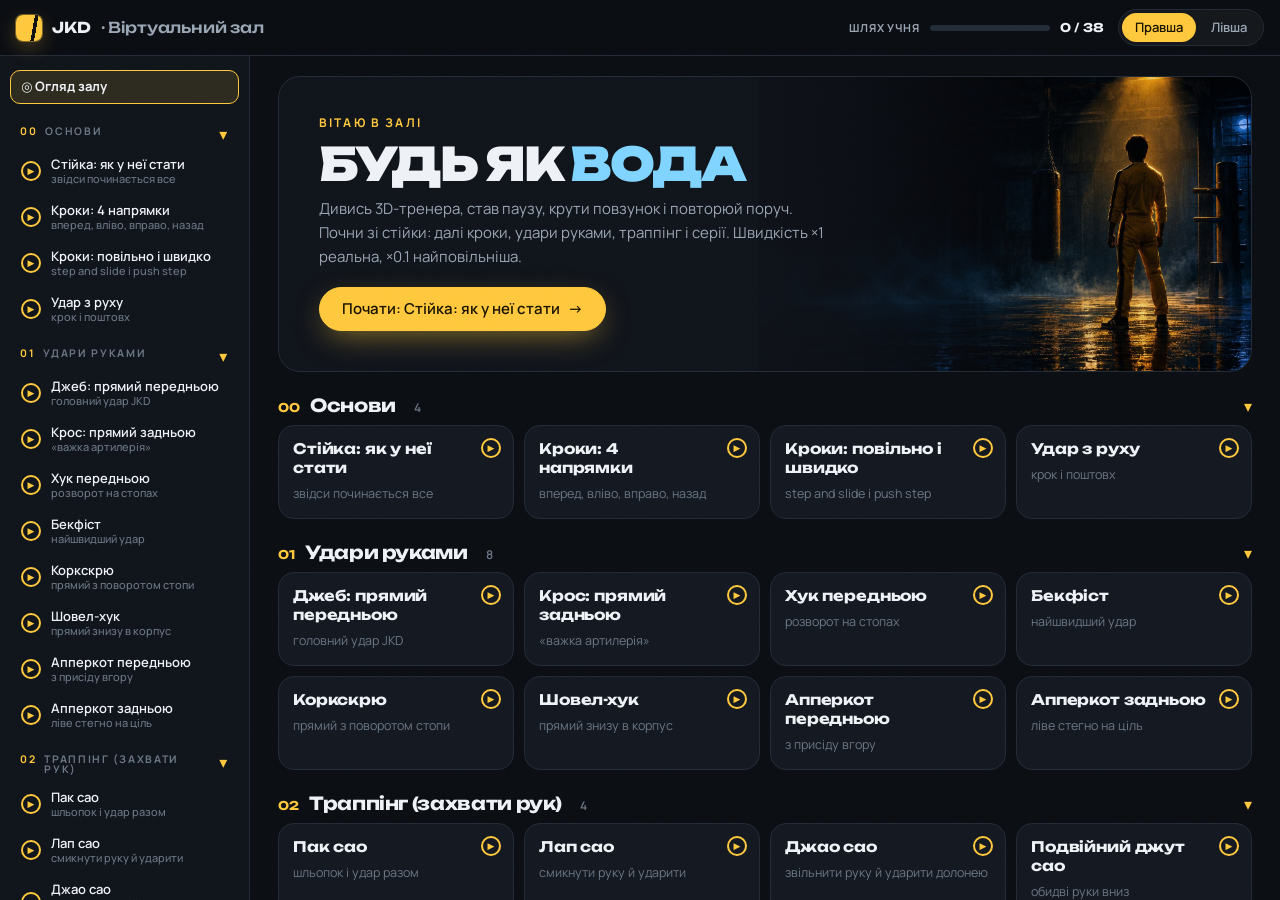
==== lessons.html @ 6e7e849a "Оновлення сайту 2026-11-10 23:16" ====
<!doctype html>
<html lang="uk">
<head>
<meta charset="utf-8">
<meta name="viewport" content="width=device-width, initial-scale=1">
<title>JKD Віртуальний зал: уроки</title>
<!-- Макет-прототип: урок = 3D-тренер (trainer3d.html?v=51f68454) + кроки + типові помилки. Дивишся і тренуєшся.
     Поки тільки удари руками (ноги в 3D ще неточні). Перевірка свого відео: в розробці.
     Урок вміщається на один екран; під 3D, своя панель: пуск/пауза, повзунок часу, швидкість. -->
<link rel="preconnect" href="https://fonts.googleapis.com">
<link rel="preconnect" href="https://fonts.gstatic.com" crossorigin>
<link rel="stylesheet" href="https://fonts.googleapis.com/css2?family=Manrope:wght@400;500;600;700;800&family=Unbounded:wght@500;700;900&display=swap">
<link rel="stylesheet" href="site.css?v=cb7a1eed">
<style>
  body { font-size:14px; }
  [hidden] { display:none !important; }
  @keyframes up { from { opacity:0; transform:translateY(12px); } }
  .anim > * { animation:up .5s var(--ease) both; animation-delay:calc(var(--i, 0) * 45ms); }

  /* --- шапка --- */
  .top { position:sticky; top:0; z-index:40; height:56px; display:flex; align-items:center; gap:14px; padding:0 16px;
    background:rgba(11,14,19,.88); backdrop-filter:blur(14px); -webkit-backdrop-filter:blur(14px); border-bottom:1px solid var(--line); }
  .top .sp { flex:1; }
  .iconbtn { display:none; width:38px; height:38px; border-radius:11px; border:1px solid var(--line); background:transparent; color:var(--text); cursor:pointer; font-size:17px; }
  .belt { display:flex; align-items:center; gap:10px; font-size:11px; font-weight:700; color:var(--muted); letter-spacing:.08em; text-transform:uppercase; }
  .belt .track { width:120px; height:6px; border-radius:3px; background:var(--line); overflow:hidden; position:relative; }
  .belt .track i { position:absolute; inset:0 auto 0 0; width:0; border-radius:3px; background:linear-gradient(90deg, var(--acc), var(--acc2)); transition:width .9s var(--ease); }
  .belt b { color:var(--text); font-family:var(--display); letter-spacing:0; font-size:12px; white-space:nowrap; }

  /* --- каркас: усе на один екран --- */
  .app { display:grid; grid-template-columns:250px minmax(0, 1fr); height:calc(100vh - 56px); height:calc(100dvh - 56px); }
  main { min-width:0; min-height:0; overflow:auto; }

  /* --- програма уроків --- */
  #side { overflow:auto; padding:14px 10px 20px; border-right:1px solid var(--line); background:var(--bg2); }
  #side .homelink { display:flex; align-items:center; gap:8px; width:100%; padding:8px 10px; border-radius:10px; border:1px solid var(--line); background:transparent; color:var(--text);
    font:700 13px/1.2 var(--body); cursor:pointer; margin-bottom:6px; transition:border-color .2s, background .2s; }
  #side .homelink:hover, #side .homelink.on { border-color:var(--acc); background:var(--acc-soft); }
  #side h4 { margin:16px 10px 6px; font:700 10.5px/1 var(--body); letter-spacing:.16em; text-transform:uppercase; color:var(--dim); display:flex; gap:8px; }
  .fold { all:unset; box-sizing:border-box; cursor:pointer; width:100%; }
  .fold:focus-visible { outline:2px solid var(--acc); outline-offset:2px; border-radius:6px; }
  .fold .chev { margin-left:auto; font-size:16px; line-height:1; color:var(--acc); transition:transform .25s var(--ease, ease); font-style:normal; }
  .fold[aria-expanded="false"] .chev { transform:rotate(-90deg); }
  .grp { display:grid; grid-template-rows:1fr; transition:grid-template-rows .3s var(--ease, ease); }
  .grp > div { overflow:hidden; min-height:0; }
  .grp.shut { grid-template-rows:0fr; }
  .modh.fold { cursor:pointer; }
  .modh .cnt { margin-left:8px; font:600 12px/1 var(--body); color:var(--dim); }
  #side h4 span { color:var(--acc); }
  .li { display:flex; gap:10px; align-items:center; width:100%; text-align:left; padding:7px 10px; border-radius:10px; border:1px solid transparent; background:transparent; color:var(--text);
    font:600 13px/1.25 var(--body); cursor:pointer; transition:background .2s, border-color .2s; position:relative; }
  .li:hover { background:rgba(255,255,255,.03); }
  .li.on { background:var(--panel2); border-color:var(--line2); }
  .li.on::before { content:""; position:absolute; left:-10px; top:8px; bottom:8px; width:3px; border-radius:0 3px 3px 0; background:var(--acc); }
  .li.locked { color:var(--dim); cursor:default; }
  .li small { display:block; color:var(--dim); font-size:11px; font-weight:500; }
  .st { width:20px; height:20px; flex:none; border-radius:50%; display:grid; place-items:center; font-size:9px; font-weight:800; }
  .st.open { border:2px solid var(--acc); color:var(--acc); }
  .st.done { background:var(--ok); color:#06261a; font-size:11px; }
  .st.lock { border:1px dashed var(--line2); }
  .soonbox { margin:16px 4px 0; padding:12px; border-radius:12px; border:1px dashed var(--line2); color:var(--muted); font-size:12px; line-height:1.45; }
  .soonbox b { color:var(--text); display:block; margin-bottom:2px; }
  .scrim { display:none; }

  /* --- огляд залу --- */
  #home { padding:20px clamp(16px, 2.4vw, 28px) 40px; }
  .welcome { position:relative; border-radius:22px; overflow:hidden; padding:clamp(22px, 3.4vw, 40px); border:1px solid var(--line); isolation:isolate; min-height:260px;
    display:flex; flex-direction:column; justify-content:center;
    background:linear-gradient(90deg, var(--bg2) 0%, var(--bg2) 42%, rgba(16,20,27,.75) 58%, rgba(16,20,27,.1) 80%, transparent), url(img/welcome.jpg?v=9af74c99) right 18% / auto 112% no-repeat, var(--bg2); }
  .welcome > * { max-width:520px; }
  .welcome h1 { font-size:clamp(28px, 3.6vw, 48px); font-weight:900; text-transform:uppercase; letter-spacing:-.045em; margin:10px 0 8px; }
  .welcome h1 em { font-style:normal; color:var(--water2); }
  .welcome p { color:var(--muted); font-size:15px; margin:0 0 18px; }
  .modh { display:flex; align-items:baseline; gap:10px; margin:24px 0 10px; }
  .modh h2 { font-size:18px; }
  .modh span { font:700 12px/1 var(--display); color:var(--acc); }
  .cards { display:grid; grid-template-columns:repeat(auto-fill, minmax(210px, 1fr)); gap:10px; }
  .lc { text-align:left; display:flex; flex-direction:column; gap:6px; padding:14px; border-radius:16px; border:1px solid var(--line); background:var(--panel);
    color:var(--text); font:inherit; cursor:pointer; transition:transform .3s var(--ease), border-color .25s, box-shadow .3s; position:relative; }
  .lc:hover:not(.locked) { transform:translateY(-4px); border-color:var(--acc); box-shadow:0 20px 40px -24px rgba(255,200,61,.35); }
  .lc h3 { font:700 14.5px/1.3 var(--display); letter-spacing:-.01em; padding-right:30px; }
  .lc p { margin:0; color:var(--dim); font-size:12.5px; }
  .lc.locked { opacity:.45; cursor:default; background:transparent; }
  .lc.done { border-color:rgba(67,211,154,.4); }
  .lc .st { position:absolute; right:12px; top:12px; }

  /* --- урок: ліва колонка (текст) + права (3D) --- */
  #lesson { display:grid; grid-template-columns:minmax(300px, 380px) minmax(0, 1fr); height:100%; min-height:0; }
  .doc { min-height:0; overflow:auto; padding:18px 18px 20px; border-right:1px solid var(--line); display:flex; flex-direction:column; gap:14px; }
  .doc h1 { font-size:clamp(20px, 1.8vw, 26px); font-weight:700; letter-spacing:-.03em; margin:6px 0 4px; }
  .goal { color:var(--muted); margin:0; font-size:13.5px; line-height:1.5; }
  .blk h2 { font:700 11px/1 var(--body); letter-spacing:.14em; text-transform:uppercase; color:var(--dim); margin:0 0 8px; display:flex; align-items:center; gap:8px; }
  .steps { list-style:none; margin:0; padding:0; display:flex; flex-direction:column; gap:4px; }
  .step { display:grid; grid-template-columns:24px 1fr; gap:10px; width:100%; text-align:left; padding:8px 10px; border-radius:11px; border:1px solid transparent; background:transparent;
    color:var(--muted); font:inherit; font-size:13px; line-height:1.4; cursor:pointer; transition:border-color .2s, background .2s, color .2s; }
  .step:hover { background:rgba(255,255,255,.03); color:var(--text); }
  .step .k { width:24px; height:24px; border-radius:8px; display:grid; place-items:center; font:700 11px/1 var(--display); background:rgba(255,255,255,.05); color:var(--muted); transition:all .25s; }
  .step b { color:var(--text); }
  .step.on { border-color:rgba(255,200,61,.45); background:var(--acc-soft); color:var(--text); }
  .step.on .k { background:var(--acc); color:var(--acc-ink); }
  .mist { border:1px solid var(--line); border-radius:12px; background:var(--panel); overflow:hidden; }
  .mist + .mist { margin-top:6px; }
  .mist summary { list-style:none; cursor:pointer; padding:9px 12px; display:flex; gap:9px; align-items:center; font-weight:700; font-size:13px; }
  .mist summary::-webkit-details-marker { display:none; }
  .mist summary::before { content:"!"; width:20px; height:20px; flex:none; border-radius:6px; display:grid; place-items:center; background:var(--bad-soft); color:var(--bad); font-weight:800; font-size:12px; }
  .mist summary::after { content:"▾"; margin-left:auto; color:var(--dim); transition:transform .25s; }
  .mist[open] summary::after { transform:rotate(180deg); }
  .mist .body { padding:0 12px 12px; display:grid; gap:7px; font-size:13px; line-height:1.45; animation:up .35s var(--ease); }
  .mist dt { font:700 10px/1.4 var(--body); letter-spacing:.12em; text-transform:uppercase; color:var(--dim); }
  .mist dd { margin:0; }
  .mist dd.todo { color:var(--text); font-weight:600; }
  .mist dt.todo { color:var(--acc); }
  .drill { padding:10px 12px; border-radius:12px; background:var(--acc-soft); border:1px solid rgba(255,200,61,.3); font-size:13px; line-height:1.5; }
  .drill b { color:var(--acc); }
  .vidsoon { display:flex; gap:12px; align-items:center; padding:10px 12px; border-radius:12px; border:1px dashed var(--line2); color:var(--muted); font-size:12.5px; line-height:1.4; }
  .vidsoon .ic { width:32px; height:32px; flex:none; border-radius:10px; display:grid; place-items:center; background:var(--water-soft); color:var(--water2); }
  .vidsoon .ic svg { width:18px; }
  .vidsoon b { color:var(--text); }
  .finish { margin-top:auto; display:flex; gap:8px; flex-wrap:wrap; padding-top:4px; }
  .finish .btn { flex:1 1 auto; }

  /* сцена */
  .stagecol { min-width:0; min-height:0; display:flex; flex-direction:column; background:var(--stage); }
  .tools { display:flex; gap:6px; align-items:center; flex-wrap:wrap; padding:8px 10px; border-bottom:1px solid var(--line); }
  .tools .sp { flex:1; }
  .tools2 { padding-top:0; border-bottom:1px solid var(--line); margin-top:-1px; }
  .tools2 .seg { overflow-x:auto; max-width:100%; scrollbar-width:none; }
  .tools2 .seg::-webkit-scrollbar { display:none; }
  .tools .seg button { padding:6px 10px; font-size:12px; }
  .transport .seg button { padding:9px 13px; font-size:13px; }
  .tbtn { height:30px; min-width:30px; padding:0 10px; border-radius:999px; border:1px solid var(--line); background:transparent; color:var(--muted); font:600 12px/1 var(--body); cursor:pointer;
    display:inline-flex; align-items:center; justify-content:center; gap:6px; transition:all .2s; }
  .tbtn:hover:not(:disabled) { color:var(--text); border-color:var(--line2); }
  .tbtn.on { color:var(--acc); border-color:rgba(255,200,61,.5); background:var(--acc-soft); }
  .tbtn:disabled { opacity:.35; cursor:default; }
  #view { flex:1; position:relative; min-height:0; }
  #view iframe { position:absolute; inset:0; width:100%; height:100%; border:0; display:block; }
  .nostage { position:absolute; inset:0; display:grid; place-items:center; text-align:center; padding:30px; color:var(--muted); }
  .nostage b { display:block; font:700 20px/1.3 var(--display); color:var(--text); margin-bottom:6px; }
  #cap { position:absolute; left:12px; right:12px; bottom:12px; pointer-events:none; display:flex; justify-content:center; }
  #cap span { background:rgba(11,14,19,.86); backdrop-filter:blur(8px); border:1px solid var(--line); border-radius:12px; padding:8px 14px; font-size:13.5px; max-width:640px; text-align:center; }
  #cap span:empty { display:none; }
  #cap b { color:var(--acc); }
  .stagecol.still .play, .stagecol.still .scrub, .stagecol.still .tm, .stagecol.still #spdBtns { display:none; }
  .stagecol.still .transport::before { content:"Тренер стоїть у стійці. Клікай кроки ліворуч: камера покаже потрібне. Крути її й мишкою."; color:var(--muted); font-size:13px; }
  .transport { display:flex; align-items:center; gap:14px; padding:12px 16px; border-top:1px solid var(--line); background:var(--bg2); }
  .play { width:50px; height:50px; flex:none; border-radius:50%; border:0; background:var(--acc); color:var(--acc-ink); cursor:pointer; font-size:18px; display:grid; place-items:center;
    box-shadow:0 8px 20px -8px rgba(255,200,61,.6); transition:transform .2s; }
  .play:hover { transform:scale(1.06); }
  .play:disabled { opacity:.35; cursor:default; transform:none; }
  .scrub { flex:1; position:relative; height:44px; display:flex; align-items:center; min-width:80px; }
  .scrub input { width:100%; margin:0; -webkit-appearance:none; appearance:none; background:transparent; height:44px; cursor:pointer; position:relative; z-index:2; touch-action:none; }
  .scrub input::-webkit-slider-runnable-track { height:12px; border-radius:6px; background:transparent; }
  .scrub input::-moz-range-track { height:12px; border-radius:6px; background:transparent; }
  .scrub input::-webkit-slider-thumb { -webkit-appearance:none; width:26px; height:26px; margin-top:-7px; border-radius:50%; background:#fff; border:3px solid var(--acc); box-shadow:0 2px 8px rgba(0,0,0,.5); }
  .scrub input::-moz-range-thumb { width:20px; height:20px; border-radius:50%; background:#fff; border:3px solid var(--acc); }
  .scrub .rail { position:absolute; left:0; right:0; height:12px; border-radius:6px; background:var(--line); overflow:hidden; }
  .scrub .rail i { display:block; height:100%; width:0; background:linear-gradient(90deg, var(--water), var(--acc)); }
  .scrub .mk { position:absolute; top:6px; width:3px; height:32px; margin-left:-1.5px; background:var(--line2); z-index:1; border-radius:1px; }
  .scrub .mk.on { background:var(--acc); }
  #toolsBtn { display:none; }
  .tm { font:600 13px/1 var(--body); color:var(--dim); min-width:58px; text-align:right; font-variant-numeric:tabular-nums; }

  /* --- адаптив --- */
  @media (max-width: 1200px) {
    .app { grid-template-columns:minmax(0, 1fr); }
    .iconbtn { display:grid; place-items:center; }
    #side { position:fixed; z-index:60; left:0; top:0; height:100%; width:min(300px, 86vw); transform:translateX(-102%); transition:transform .35s var(--ease); box-shadow:30px 0 80px rgba(0,0,0,.5); }
    body.menu #side { transform:none; }
    .scrim { display:block; position:fixed; inset:0; z-index:55; background:rgba(0,0,0,.55); opacity:0; pointer-events:none; transition:opacity .3s; }
    body.menu .scrim { opacity:1; pointer-events:auto; }
  }
  @media (max-width: 820px) {
    /* position:sticky + backdrop-filter відклеюється від верху в Safari/iOS, тому на мобільному шапка fixed */
    .top { position:fixed; left:0; right:0; }
    .app { height:auto; margin-top:56px; }
    main { overflow:visible; }
    #lesson { grid-template-columns:1fr; height:auto; }
    .stagecol { order:-1; position:sticky; top:56px; z-index:5; border-bottom:1px solid var(--line); }
    #view { flex:none; height:min(52vh, 92vw); }
    .doc { overflow:visible; border-right:0; }
    .belt > span, .belt .track { display:none; }
    .tm { display:none; }
    /* на телефоні закріплений блок має лишати місце для тексту: налаштування сцени ховаємо за кнопкою «Сцена» */
    #toolsBtn { display:inline-flex; }
    .stagecol .tools { display:none; }
    .stagecol.showtools .tools { display:flex; }
    .stagecol.showtools { position:relative; top:0; }
    .welcome { min-height:380px; justify-content:flex-end;
      background:linear-gradient(180deg, rgba(16,20,27,.1) 0%, rgba(16,20,27,.75) 50%, var(--bg2) 78%), url(img/welcome.jpg?v=9af74c99) 62% 15% / cover no-repeat, var(--bg2); }
  }
  @media (max-width: 560px) {
    .top { gap:8px; padding:0 10px; }
    .top .logo span { display:none; }
    .top .seg button { padding:7px 10px; font-size:12px; }
    .iconbtn { width:34px; height:34px; }
    .tools { gap:4px; padding:6px 8px; }
    .tools .seg button { padding:6px 8px; font-size:11.5px; }
    .transport { gap:8px 10px; padding:10px 10px; flex-wrap:wrap; }
    .transport .scrub { order:3; flex-basis:100%; }
    #spdBtns { margin-left:auto; }
    .transport .seg button { padding:8px 8px; font-size:12px; }
    .play { width:44px; height:44px; }
    #view { height:min(34vh, 78vw); }
    .transport { padding:8px 10px; }
  }
</style>
</head>
<body>
<header class="top">
  <button class="iconbtn" id="menuBtn" aria-label="Програма уроків">☰</button>
  <a class="logo" href="index.html?v=06f9fb3b"><i></i>JKD <span>· Віртуальний зал</span></a>
  <span class="sp"></span>
  <div class="belt"><span>Шлях учня</span><div class="track"><i id="beltBar"></i></div><b id="beltTxt"></b></div>
  <div class="seg" role="group" aria-label="Правша чи лівша"><button data-hand="right">Правша</button><button data-hand="left">Лівша</button></div>
</header>

<div class="app">
  <aside id="side"></aside>
  <div class="scrim" id="scrim"></div>

  <main>
    <div id="home" hidden></div>

    <div id="lesson" hidden>
      <div class="doc">
        <div id="docHead"></div>
        <div class="blk"><h2>Кроки · клік: тренер стане в цей момент</h2><ol class="steps" id="steps"></ol></div>
        <div class="blk" id="drillBlk"><h2>Вправа</h2><div class="drill" id="drill"></div></div>
        <div class="blk" id="mistBlk"><h2>Типові помилки</h2><div id="mists"></div></div>
        <div class="vidsoon">
          <span class="ic"><svg viewBox="0 0 24 24" fill="none" stroke="currentColor" stroke-width="2" stroke-linecap="round" stroke-linejoin="round"><rect x="2" y="6" width="14" height="12" rx="2"/><path d="m16 10 6-3v10l-6-3"/></svg></span>
          <span><b>Перевірка свого відео: в розробці.</b> Поки дивись тренера, повторюй поруч і став темп повзунком.</span>
        </div>
        <div class="finish" id="finish"></div>
      </div>

      <div class="stagecol" id="stagecol">
        <div class="tools">
          <div class="seg" id="tgBtns" role="group" aria-label="Ціль">
            <button data-tg="opp" class="on">Суперник</button><button data-tg="mitt">Лапа</button><button data-tg="bag">Груша</button>
          </div>
          <span class="sp"></span>
          <button class="tbtn on" id="kiaiBtn" title="Крик тренера в момент удару">Кіай</button>
          <button class="tbtn" id="loopBtn" title="Повторювати по колу">⟲ Коло</button>
        </div>
        <div class="tools tools2">
          <div class="seg" id="zoneBtns" role="group" aria-label="Локація">
            <button data-zone="gym" class="on">Зал</button><button data-zone="alley">Провулок</button><button data-zone="dojo">Додзьо</button>
          </div>
          <div class="seg" id="camBtns" role="group" aria-label="Камера">
            <button data-cam="side" class="on">Збоку</button><button data-cam="front">Спереду</button><button data-cam="back">Ззаду</button><button data-cam="top">Згори</button><button data-cam="fist">Кулак</button><button data-cam="opp">Очима суперника</button>
          </div>
        </div>
        <div id="view"><div id="cap"><span id="capText"></span></div></div>
        <div class="transport">
          <button class="play" id="playBtn" aria-label="Пуск / пауза">▶</button>
          <button class="tbtn" id="toolsBtn" aria-label="Налаштування сцени: ціль, локація, камера, коло" aria-expanded="false">⚙ Сцена</button>
          <div class="scrub"><div class="rail"><i id="railFill"></i></div><div id="marks"></div><input type="range" id="scrub" min="0" max="1" step="0.001" value="0" aria-label="Момент руху"></div>
          <span class="tm" id="tm"></span>
          <div class="seg" id="spdBtns" role="group" aria-label="Швидкість">
            <button data-s="0.1">0.1</button><button data-s="0.25" class="on">0.25</button><button data-s="0.5">0.5</button><button data-s="0.7">0.7</button><button data-s="1">1</button>
          </div>
        </div>
      </div>
    </div>
  </main>
</div>
<div id="toast" role="status"></div>

<script>
// ===================== ПРОГРАМА =====================
// Поки тільки руки. open: урок з 3D; інші, «скоро» (3D ще немає).
const PROGRAM = [
  { mod: "Основи", items: [
    { id: "stance", name: "Стійка: як у неї стати", sub: "звідси починається все", open: true },
    { id: "steps",  name: "Кроки: 4 напрямки", sub: "вперед, вліво, вправо, назад", open: true },
    { id: "steps2", name: "Кроки: повільно і швидко", sub: "step and slide і push step", open: true },
    { id: "stepstrike", name: "Удар з руху", sub: "крок і поштовх", open: true } ] },
  { mod: "Удари руками", items: [
    { id: "jab",   name: "Джеб: прямий передньою", sub: "головний удар JKD", open: true },
    { id: "cross", name: "Крос: прямий задньою", sub: "«важка артилерія»", open: true },
    { id: "lhook", name: "Хук передньою", sub: "розворот на стопах", open: true },
    { id: "bfist",  name: "Бекфіст", sub: "найшвидший удар", open: true },
    { id: "cork",   name: "Коркскрю", sub: "прямий з поворотом стопи", open: true },
    { id: "shovel", name: "Шовел-хук", sub: "прямий знизу в корпус", open: true },
    { id: "upper",  name: "Апперкот передньою", sub: "з присіду вгору", open: true },
    { id: "rupper", name: "Апперкот задньою", sub: "ліве стегно на ціль", open: true } ] },
  { mod: "Траппінг (захвати рук)", items: [
    { id: "pak", name: "Пак сао", sub: "шльопок і удар разом", open: true },
    { id: "lap", name: "Лап сао", sub: "смикнути руку й ударити", open: true },
    { id: "jao", name: "Джао сао", sub: "звільнити руку й ударити долонею", open: true },
    { id: "jut", name: "Подвійний джут сао", sub: "обидві руки вниз", open: true } ] },
  { mod: "Увороти", items: [
    { id: "side",  name: "Крок убік", sub: "робота ніг — перший захист", open: true },
    { id: "pivot", name: "Розворот", sub: "на передній нозі, під кутом", open: true },
    { id: "slipr", name: "Сліп вправо", sub: "уперед під його прямий", open: true },
    { id: "slipl", name: "Сліп вліво", sub: "кулак над правим плечем", open: true },
    { id: "snap",  name: "Відхил назад", sub: "корпус назад від джеба", open: true },
    { id: "roll",  name: "Перекат плечем", sub: "поворот і трохи назад", open: true },
    { id: "weave", name: "Вівер", sub: "убік, як двірник", open: true },
    { id: "duck",  name: "Нирок", sub: "прямо вниз під будь-який удар", open: true },
    { id: "bob",   name: "Боб-енд-вівер", sub: "під хук дугою «U»", open: true } ] },
  { mod: "Обманки", items: [
    { id: "feint",  name: "Фінт плечем → джеб", sub: "рука не рухається", open: true },
    { id: "fakejc", name: "Фейк джебом → крос", sub: "удар, що не долітає", open: true },
    { id: "fakejk", name: "Фейк угорі → хук-кік", sub: "улюблене Брюса Лі", open: true },
    { id: "fakekj", name: "Фейк ногою → прямий", sub: "увага вниз, удар угорі", open: true } ] },
  { mod: "Комбінації з уворотами (профі)", items: [
    { id: "snapjab",   name: "Відхил → прямий", sub: "відповідь з прогину", open: true },
    { id: "dblj",      name: "Подвійний джеб: відхил → вівер", sub: "двічі назад не можна", open: true },
    { id: "weavehook", name: "Вівер → хук", sub: "удар туди ж, куди вага", open: true },
    { id: "duckup",    name: "Нирок → апперкот", sub: "з присіду вгору", open: true },
    { id: "duckshov",  name: "Нирок → шовел-хук", sub: "з присіду в корпус", open: true },
    { id: "bobcross",  name: "Боб-енд-вівер → крос", sub: "удар на вершині «U»", open: true } ] },
  { mod: "Комбінації", items: [
    { id: "c12",   name: "Джеб → крос", sub: "найшвидша двійка", open: true },
    { id: "c123",  name: "Джеб → крос → хук", sub: "хук закриває стійку", open: true },
    { id: "combo", name: "Джеб → хук → прямий передньою", sub: "три удари передньою рукою", open: true } ] },
];
const ITEMS = PROGRAM.flatMap((g, gi) => g.items.map(i => ({ ...i, gi })));
const OPEN = ITEMS.filter(i => i.open).map(i => i.id);

// ===================== УРОКИ =====================
// model: анімація trainer3d.html (?lesson=…); from/to: шматок анімації, який крутимо по колу; t, момент кроку.
const LESSONS = {
  stance: {
    title: "Стійка: як у неї стати", model: "guard", from: 0.00, to: 1.16,
    goal: "Стійка: твій «дім», з неї зручно бити, захищатись і рухатись у будь-який бік. Дивись, як тренер входить у неї з простого положення, і повторюй крок за кроком.",
    steps: [
      { t: 0.00, cam: "side", text: "<b>Проста стійка.</b> Просто стоїш, руки опущені, ноги як завгодно, ось звідки починаємо." },
      { t: 0.00, to: 0.20, cam: "side", text: "<b>Крок у стійку.</b> Передня нога виходить вперед, корпус повертається боком до суперника, менша ціль." },
      { t: 0.20, to: 0.36, cam: "top",  text: "<b>Ноги й коліна.</b> Ноги трохи ширші за плечі, обидва коліна м'які. Задня п'ята підіймається, заднє коліно трохи всередину, звідси поштовх." },
      { t: 0.36, to: 0.46, cam: "front", text: "<b>Руки вгору.</b> Передня рука розслаблена: лікоть біля боку, кулак на рівні плеча, не витягнута вперед (витягнута рука вважається помилкою). Плече трохи вгору, прикриває підборіддя. Задня рука розслаблена, біля підборіддя." },
      { t: 0.46, to: 0.58, cam: "side", text: "<b>Фіксуємо стійку.</b> Лікті біля боків, вага порівну на обох ногах, готовий рушити в будь-який бік." },
      { t: 0.58, to: 0.88, cam: "opp", text: "<b>Тримаємо, але не замерзаємо.</b> Стійка живе: легкий пружний рух у ногах, руки трохи «дихають». Ти завжди готовий рушити, а не стоїш каменем." },
      { t: 0.88, to: 1.16, cam: "side", text: "<b>Назад у просту стійку</b> і знову спочатку. Мета: ставати в стійку одразу, не думаючи." },
    ],
    mist: [
      { name: "Ноги на одній лінії", what: "Передня й задня стопа стоять одна за одною, як на канаті.", why: "Опора замала: тебе легко збити з рівноваги, кроки незграбні.", todo: "Розстав ноги: лінія від носка передньої до середини задньої стопи." },
      { name: "Стійка надто відкрита", what: "Ноги далеко від лінії, груди дивляться на суперника.", why: "Ти велика ціль, центр відкритий.", todo: "Стань боком, поверни ноги на лінію до цілі." },
      { name: "Передня рука витягнута й напружена", what: "Рука висить уперед, між плечем і боком видно просвіт.", why: "Плече втомлюється, удар повільніший, немає звідки «вистрілити».", todo: "Опусти лікоть до боку, розслаб плече. Кулак на лінії до цілі." },
      { name: "Задня п'ята на підлозі або надто високо", what: "П'ята стоїть на підлозі, або піднята так, що стоїш на пальцях.", why: "Немає пружини для поштовху, або нема звідки відштовхнутись.", todo: "Підніми п'яту трохи, так, щоб вага була на подушечці стопи." },
    ],
    drill: "Перед дзеркалом: стань у стійку, перевір ноги, коліна й руки. Розслабся, пройдись і знову в стійку. <b>10 разів.</b> Мета: ставати в неї одразу, не думаючи.",
  },
  steps: {
    title: "Кроки: 4 напрямки", model: "steps", from: 0.10, to: 1.06,
    goal: "Ноги: основа всієї техніки. Чотири напрямки: вперед, вліво, вправо, назад. Правило одне: першою йде нога, ближча до напрямку руху, а після кроку ти в тій самій стійці.",
    steps: [
      { t: 0.10, cam: "top", text: "<b>Головне правило.</b> Першою рушає нога, що ближча до напрямку руху. Друга проходить рівно стільки ж, стійка після кроку така сама, як до нього." },
      { t: 0.12, to: 0.25, cam: "side", text: "<b>Уперед.</b> Першою передня нога: маленький крок, ставиш на п'яту. Задня підтягується на стільки ж." },
      { t: 0.35, to: 0.48, cam: "top", text: "<b>Уліво.</b> Першою задня (ліва) нога, передня слідом на ту саму відстань. Ноги не схрещуються." },
      { t: 0.58, to: 0.71, cam: "top", text: "<b>Управо.</b> Першою передня (права) нога, задня слідом." },
      { t: 0.81, to: 0.94, cam: "side", text: "<b>Назад.</b> Першою задня нога, передня слідом на ту саму відстань." },
      { t: 0.94, to: 1.06, cam: "side", text: "<b>Маленькі кроки,</b> стопи ледь над підлогою. Так ти завжди готовий рушити в будь-який бік." },
    ],
    mist: [
      { name: "Задня нога відстає або «наздоганяє»", what: "Після кроку ноги ближче або далі, ніж у стійці.", why: "Стійка зламалась: з неї не вдарити й не відступити.", todo: "Друга нога проходить рівно стільки ж, скільки перша." },
      { name: "Великі кроки й підстрибування", what: "Широкий крок або стрибок у повітрі.", why: "У повітрі ти не зміниш напрямок, легко зловити зустрічним.", todo: "Маленькі кроки, стопи ковзають низько над підлогою." },
      { name: "Ноги схрещуються при кроці вбік", what: "Задня нога заходить за передню (або навпаки).", why: "На мить ти без опори, найпростіше збити.", todo: "Убік першою йде нога з того боку, куди рухаєшся." },
      { name: "Крок уперед на носок", what: "Передня нога приземляється на пальці.", why: "Мала опора: гальмуєш і втрачаєш рівновагу.", todo: "Став передню ногу на п'яту, потім на всю стопу." },
    ],
    drill: "По черзі, по <b>10 разів:</b> вперед, вліво, вправо, назад. Спершу повільно, потім у темпі. Після кожного кроку: пауза й перевірка стійки.",
  },
  steps2: {
    title: "Кроки: повільно і швидко", model: "steps2", from: 0.10, to: 0.98,
    goal: "Швидкий крок відрізняється від звичайного не довжиною, а тим, яка нога починає. Кроки завжди маленькі: довгий крок можна лише при відході назад.",
    steps: [
      { t: 0.12, to: 0.25, cam: "side", text: "<b>Step and slide уперед.</b> Передня нога ніби «падає» вперед, задня підтягується. Це два такти: крок і підтяг." },
      { t: 0.35, to: 0.44, cam: "side", text: "<b>Push step уперед.</b> Починає задня нога: подушечка штовхає тіло вперед, передня летить низько. Один такт. Це не стрибок." },
      { t: 0.54, to: 0.67, cam: "side", text: "<b>Step and slide назад.</b> Задня нога відходить першою, передня слідом на ту саму відстань." },
      { t: 0.77, to: 0.86, cam: "side", text: "<b>Швидкий відхід.</b> Поштовх передньою ногою і назад. Тут крок може бути довшим, щоб вийти з дистанції." },
      { t: 0.35, cam: "top", text: "<b>Порівняй:</b> повільний крок починає передня нога, а швидкий починає поштовх задньої. Довжина кроку однакова, різниця в тому, звідки йде сила." },
    ],
    mist: [
      { name: "Push step стає стрибком", at: 0.40, what: "Обидві ноги відриваються від підлоги, тіло йде вгору.", why: "У повітрі не змінити напрямок і не вдарити, легко зловити зустрічним.", todo: "Тіло рухається низько, вперед, а не вгору. Стопи ледь над підлогою." },
      { name: "«Швидкий» значить «довгий»", at: 0.44, what: "Щоб рухатись швидше, крок робиться ширшим.", why: "Стійка розтягується, ноги не встигають зібратись.", todo: "Швидкість дає поштовх задньої ноги, а не довжина. Крок маленький." },
      { name: "Задня нога не підтягується", at: 0.25, what: "Після кроку ноги ширше, ніж у стійці.", why: "Стійка зламалась: немає звідки бити й відступати.", todo: "Друга нога проходить рівно стільки ж, скільки перша." },
    ],
    drill: "По <b>10 разів</b> кожен крок: step and slide уперед і назад, push step, швидкий відхід. Потім чергуй повільний і швидкий: «крок → поштовх», не змінюючи довжини кроку.",
  },
  stepstrike: {
    title: "Удар з руху: крок і поштовх", model: "stepstrike", from: 0.10, to: 1.12,
    goal: "Джеб можна бити з двох різних рухів, і він потрапить у ціль щоразу. Але швидший і безпечніший варіант: поштовх, де рука рушає раніше за ногу.",
    steps: [
      { t: 0.12, to: 0.54, cam: "side", text: "<b>1. Крок, потім удар.</b> Спершу крок, потім джеб: удар запізнюється на цілий такт." },
      { t: 0.344, cam: "side", text: "<b>Удар після кроку.</b> Ноги вже стали: суперник бачив крок і встиг підготуватися." },
      { t: 0.64, to: 1.00, cam: "side", text: "<b>2. Поштовх і удар: правильно.</b> Рука рушає раніше за ногу, поштовх задньою ногою." },
      { t: 0.696, cam: "side", text: "<b>Кулак у цілі</b> раніше, ніж стала передня нога. Ось чому цей варіант швидший." },
    ],
    mist: [
      { name: "Спершу крок, потім удар", at: 0.344, what: "Крок і удар: два окремі рухи.", why: "Удар запізнюється на цілий такт, суперник бачить крок заздалегідь.", todo: "Рука рушає першою, поштовх ногою, одразу за нею." },
    ],
    drill: "Повільно, на швидкості 0.25, по <b>5 разів</b> кожен варіант, щоб відчути різницю. Потім <b>10 разів</b> тільки другий: «рука → поштовх → нога».",
  },
  jab: {
    title: "Джеб: прямий передньою", model: "combo", from: 0.22, to: 0.42,
    goal: "Головний удар JKD. Порядок: рука → поштовх → стегно → кулак у цілі → передня нога → задня нога. Кулак у цілі раніше, ніж стала нога.",
    steps: [
      { t: 0.25,  text: "<b>Готовність.</b> Задня п'ята трохи вгору, вага ледь уперед, непомітно для суперника." },
      { t: 0.30,  text: "<b>Рука рушає першою.</b> Ноги ще стоять. Рука раніше за ногу, завжди." },
      { t: 0.335, text: "<b>Поштовх задньою ногою.</b> Подушечка задньої стопи штовхає тіло вперед, передня нога летить низько." },
      { t: 0.36,  text: "<b>Кулак у цілі</b>: ще до того, як стала передня нога. Кулак вертикальний, плече прикриває підборіддя." },
      { t: 0.375, text: "<b>Передня нога стає</b> на підлогу." },
      { t: 0.415, text: "<b>Задня нога підтягується</b>: стійка така сама, як була. Рука повертається тим самим шляхом." },
    ],
    mist: [
      { name: "Нога раніше за руку", at: 0.30, what: "Передня нога рушає або стає раніше, ніж кулак дійшов до цілі.", why: "Сила йде в підлогу, а суперник бачить рух ногою заздалегідь.", todo: "Спершу рука, потім поштовх. Повільно перед дзеркалом: «рука → нога → нога»." },
      { name: "Задня нога лишилась позаду", at: 0.415, what: "Після удару ноги ширше, ніж у стійці.", why: "Стійка зламалась: немає звідки бити далі чи відступити.", todo: "Задня нога підтягується рівно на стільки ж, скільки пройшла передня." },
      { name: "Рука опускається після удару", at: 0.415, what: "Після джеба рука падає донизу.", why: "Відкрите обличчя: найпростіша контратака.", todo: "Повертай руку тією ж лінією, одразу на місце." },
    ],
    drill: "На швидкості 0.1: дивись і повторюй <b>10 разів</b> повільно, перевіряючи «рука раніше за ногу». Потім <b>10 разів</b> у темпі. Добре: перед дзеркалом.",
  },
  cross: {
    title: "Крос: прямий задньою", model: "cross", from: 0.15, to: 0.66,
    goal: "Найсильніший прямий: задня рука йде далі, а тіло закручується повністю, стопи, стегно, плечі. Б'ємо окремо, прямо зі стійки. Без підскоку: поштовх низький, ковзом. (Arsenal, гл. 6)",
    steps: [
      { t: 0.18,  text: "<b>Стійка.</b> Задня рука біля підборіддя. Ніякої підготовки: суперник не має нічого побачити." },
      { t: 0.21,  text: "<b>Рука рушає першою,</b> прямо від підборіддя: без замаху, без відведення назад. Ноги ще стоять." },
      { t: 0.24,  text: "<b>Поштовх задньою: низько.</b> Таз не піднімається. Задня стопа провертається на подушечці, п'ята йде назовні." },
      { t: 0.265, text: "<b>Удар.</b> Стегно й плечі провернулись до кінця. Обидві стопи носками на 30–45° вправо, передня трохи правіше лінії. Кулак повернутий, лікоть близько, підборіддя за плечем." },
      { t: 0.28,  text: "<b>Задня нога не відстає</b>: підтягується. Вага ≈ 70 % на передній. Передня рука біля обличчя: після джеба підтягни її до підборіддя, вона прикриває (Arsenal 75)." },
      { t: 0.31,  text: "<b>Повернення: першим іде стегно.</b> Рука ще пряма, стегно різко йде назад і тягне її за собою, як батіг." },
      { t: 0.40,  text: "<b>Рука на місці, стійка трохи відкрита</b>: ти готовий до хука або до ухилу." },
    ],
    mist: [
      { name: "Замах перед ударом", at: 0.21, what: "Перед кросом рука відходить назад або плече «заряджається».", why: "Замах видно: суперник встигає закритися.", todo: "Бий прямо з підборіддя, без підготовки." },
      { name: "Підскок", at: 0.24, what: "Під час поштовху тіло підстрибує вгору.", why: "Сила йде вгору, а не в ціль; поки ти в повітрі, не можеш ні бити, ні ухилитись.", todo: "Поштовх ковзом, низько: голова на одній висоті." },
      { name: "Тіло не закручується", at: 0.265, what: "Стопи дивляться прямо вперед, стегно стоїть.", why: "Крос б'є тільки рукою й плечем, сили мало.", todo: "Розверни обидві стопи на 30–45°, стегно саме потягне руку." },
      { name: "Задня нога лишилась позаду", at: 0.28, what: "Передня стала, а задня не підтягнулась, нога витягнута.", why: "Вага не пішла в удар, і немає звідки бити далі.", todo: "Задня нога підходить слідом і розвертається разом із передньою." },
      { name: "Рука падає після удару", at: 0.34, what: "Після кросу кулак іде вниз по дузі.", why: "Відкрите обличчя, а рука довше повертається в стійку.", todo: "Повертай тим самим шляхом, спершу стегно, рука за ним." },
    ],
    drill: "На 0.1: <b>10 кросів</b>, дивлячись на задню стопу й стегно. Потім <b>10</b> на швидкості 1. Голова весь час на одній висоті.",
  },
  lhook: {
    title: "Хук передньою", model: "c123", from: 0.32, to: 0.66,
    goal: "Удар збоку передньою рукою. Сила йде з розвороту на стопах: «розворот ключ, ноги роблять удар».",
    steps: [
      { t: 0.337, text: "<b>Старт.</b> Після кросу стійка відкрита, хук її закриє." },
      { t: 0.377, text: "<b>Розворот на стопах.</b> Передня п'ята вгору, задня п'ята вниз. Стегно рушає першим, рука трохи відстає." },
      { t: 0.417, text: "<b>Удар.</b> Рука зігнута, лікоть піднімається в останню мить, вага переходить трохи назад." },
      { t: 0.452, text: "<b>Крізь ціль</b>: рука продовжує дугу, тіло крутиться до кінця." },
      { t: 0.637, text: "<b>Стійка закрита.</b> Ти знову в стійці JKD." },
    ],
    mist: [
      { name: "Хук без розвороту стоп", at: 0.377, what: "Стопи стоять, крутиться тільки рука.", why: "Удар слабкий: немає ваги тіла, стійка лишається відкритою.", todo: "Передня п'ята вгору, задня вниз, обидві стопи розвертаються разом зі стегном." },
      { name: "Рука відходить назад перед хуком", at: 0.337, what: "Перед ударом рука відводиться для замаху.", why: "Суперник бачить хук заздалегідь.", todo: "Почни з розвороту стегна, рука йде з того місця, де вона є." },
    ],
    drill: "На 0.25: <b>10 хуків</b>, дивлячись на стопи (камера «Згори»). Потім <b>10</b> у темпі.",
  },
  bfist: {
    title: "Бекфіст", model: "bfist", from: 0.15, to: 0.52,
    goal: "Найшвидший удар JKD: розслаблена рука б'є «батогом» горизонтальним півколом зліва направо. Сили менше, ніж у прямого, зате швидкість. Зручно, коли передня рука трохи лівіше центру або суперник рухається вправо від тебе. (Arsenal 66–67; Cheung/Wong 58)",
    steps: [
      { t: 0.18,  text: "<b>Стійка.</b> Передня рука трохи лівіше центру, з цього положення бекфіст найшвидший." },
      { t: 0.21,  text: "<b>Рука рушає першою.</b> Лікоть уперед, рука розслаблена, передпліччя виходить уліво. Ноги ще стоять." },
      { t: 0.235, text: "<b>Поштовх задньою</b>: як у джебі, низько." },
      { t: 0.255, text: "<b>Удар.</b> Хльост горизонтальним півколом зліва направо. Б'єш тильною стороною кісточок. Вага переходить на передню ногу." },
      { t: 0.30,  text: "<b>Рука одразу назад</b> тим самим шляхом, задня нога підтягується." },
      { t: 0.44,  text: "<b>Відхід назад</b>: у вихідну точку." },
    ],
    mist: [
      { name: "Напружена рука", at: 0.235, what: "Рука й плече напружені, удар «штовхається».", why: "Бекфіст сильний саме швидкістю, напруга її забирає.", todo: "Рука розслаблена, як батіг." },
      { name: "Замах", at: 0.21, what: "Перед ударом рука відводиться далеко вліво.", why: "Суперник бачить удар заздалегідь.", todo: "Бий з того місця, де рука є. Найкраще: коли вона вже трохи лівіше центру." },
    ],
    drill: "На 0.1: <b>10 бекфістів</b>, слідкуй, щоб рука була розслаблена. Потім <b>10</b> на швидкості 1. Серія з книги: бекфіст → прямий → коркскрю (Arsenal 67).",
  },
  cork: {
    title: "Коркскрю", model: "cork", from: 0.15, to: 0.55,
    goal: "Прямий передньою, коли суперник ліворуч від тебе (або обходить уліво). За траєкторією: як дзеркальний крос. Рука рушає трохи раніше, потім поворот на передній стопі, задня нога обходить по колу. (Arsenal 63–66)",
    steps: [
      { t: 0.18,  text: "<b>Суперник ліворуч.</b> Ти стоїш не навпроти нього, а трохи правіше." },
      { t: 0.21,  cam: "top", text: "<b>Рука рушає першою</b>: як звичайний прямий. Ще без повороту." },
      { t: 0.235, cam: "top", text: "<b>Поворот на передній стопі</b> проти годинникової стрілки. З половини шляху кулак повертається долонею вниз." },
      { t: 0.255, cam: "top", text: "<b>Удар.</b> Кулак у цілі раніше, ніж стала передня стопа. Кулак долонею вниз (кісточки ≈ «10 і 4 години»)." },
      { t: 0.31,  cam: "top", text: "<b>Задня нога обійшла по колу</b>: стегно на ціль, ти знову в стійці навпроти суперника." },
    ],
    mist: [
      { name: "Задня нога лишилась на місці", at: 0.31, what: "Повернувся тільки на передній стопі, задня не обійшла.", why: "Вага не йде в удар, і ти не в стійці навпроти суперника.", todo: "Задня нога обходить по колу, стегно дивиться на ціль." },
      { name: "Спершу крок, потім удар", at: 0.21, what: "Спочатку повертаєшся, а вже потім б'єш.", why: "Два рухи замість одного, повільно.", todo: "Рука рушає трохи раніше, поворот, разом з ударом." },
    ],
    drill: "Камера «Згори», на 0.1: <b>10 разів</b>, дивлячись на задню стопу. Потім <b>10</b> на швидкості 1.",
  },
  shovel: {
    title: "Шовел-хук", model: "shovel", from: 0.15, to: 0.54,
    goal: "Прямий знизу в корпус (сонячне сплетіння) на близькій дистанції. Хоч і «хук», летить прямо: вперед і вгору. Лікті весь час близько, ти закритий. Зазвичай виходиш у нього з нирка чи ухилу. (Arsenal 67–68; Tao, цитата Демпсі)",
    steps: [
      { t: 0.18,  text: "<b>Близька дистанція.</b> Суперник поруч." },
      { t: 0.23,  text: "<b>Присід.</b> Стегна закручені за годинниковою. Лікоть притиснутий до переднього краю стегна, долоня догори приблизно на 45°." },
      { t: 0.25,  text: "<b>Рука рушає трохи раніше</b> за ноги." },
      { t: 0.275, text: "<b>Поштовх задньою вгору.</b> Стегно «вихором» вгору й уперед проти годинникової." },
      { t: 0.295, text: "<b>Удар</b> прямо вперед-угору, лікоть не відходить від тіла. Кулак у цілі трохи раніше, ніж стала передня нога." },
      { t: 0.33,  text: "<b>Рука назад у стійку,</b> задня нога підтягується." },
    ],
    mist: [
      { name: "Лікоть відходить убік", at: 0.295, what: "Удар іде по дузі, як звичайний хук.", why: "Відкриваєшся, і удар довший.", todo: "Лікоть притиснутий до стегна, удар летить прямо." },
      { name: "Б'є тільки рука", at: 0.275, what: "Стегно й ноги стоять, рука б'є сама.", why: "Немає ваги тіла: удар слабкий.", todo: "Поштовх задньою вгору й «вихор» стегна." },
    ],
    drill: "На 0.1: <b>10 разів</b>: присід → поштовх → удар. Потім <b>10</b> на швидкості 1, лікоть весь час біля тіла.",
  },
  upper: {
    title: "Апперкот передньою", model: "upper", from: 0.15, to: 0.41,
    goal: "Удар знизу вгору на близькій дистанції. Сила йде з ніг і стегна: стегно ривком угору до цілі, рука лише «везе» кулак. «Ефективний апперкот: короткий». (Arsenal, гл. 8)",
    steps: [
      { t: 0.18,  text: "<b>Близька дистанція.</b> Часто після кросу, ухилу чи нирка." },
      { t: 0.23,  text: "<b>Присід.</b> Вага ~60 % на передній. Лікоть біля стегна, зігнутий на 45–90°, рука розслаблена." },
      { t: 0.255, text: "<b>Першим: стегно</b> ривком угору до цілі. Рука ще позаду, у плечі натяг. Рука ніколи не обганяє стегно." },
      { t: 0.29,  text: "<b>Удар.</b> Ноги різко розгинаються: поштовх на місці вгору. Трохи на носки й ледь назад, вага переходить на задню ногу (~60 %)." },
      { t: 0.31,  text: "<b>Крізь ціль на 10–15 см</b>: і зриваєш убік, як у хука." },
    ],
    mist: [
      { name: "Рука обганяє стегно", at: 0.255, what: "Кулак летить раніше, ніж рушило стегно.", why: "Удар тільки рукою: слабкий.", todo: "Спершу стегно вгору, рука, за ним." },
      { name: "Довгий замах знизу", at: 0.23, what: "Рука опускається низько перед ударом.", why: "Видно заздалегідь і довго.", todo: "Лікоть біля стегна, кут 45–90°, і не змінюй його до удару." },
    ],
    drill: "На 0.1: <b>10 разів</b>, відчуй порядок: стегно → ноги → рука. Потім <b>10</b> на швидкості 1.",
  },
  rupper: {
    title: "Апперкот задньою", model: "rupper", from: 0.15, to: 0.41,
    goal: "Той самий апперкот, але задньою рукою. Шлях довший, тому більше сили й більше місця для повороту. Вага навпаки: з задньої ноги на передню. Б'єш, коли дистанцію вже скорочено. (Arsenal 100)",
    steps: [
      { t: 0.18,  text: "<b>Дистанцію вже скорочено</b>: інакше задньою не дістати." },
      { t: 0.23,  text: "<b>Присід,</b> вага ~60 % на задній нозі. Лікоть біля стегна, зігнутий." },
      { t: 0.255, text: "<b>Ліве стегно рушає першим</b> угору й до цілі. Рука ще позаду." },
      { t: 0.29,  text: "<b>Удар.</b> Ліве стегно на ціль, вага переходить на передню ногу (~60 %)." },
      { t: 0.31,  text: "<b>Крізь ціль</b>: і зрив убік." },
    ],
    mist: [
      { name: "Б'єш з далекої дистанції", at: 0.18, what: "Задній апперкот кидається, коли суперник ще далеко.", why: "Рука не дістає, а ти відкритий.", todo: "Спершу скороти дистанцію." },
      { name: "Рука обганяє стегно", at: 0.255, what: "Кулак летить раніше, ніж рушило стегно.", why: "Удар тільки рукою.", todo: "Ліве стегно перше, рука за ним." },
    ],
    drill: "На 0.1: <b>10 разів</b>. Потім апперкот передньою → задньою, по <b>5</b>.",
  },
  slipr: {
    title: "Сліп вправо", model: "slipr", from: 0.15, to: 0.48,
    goal: "Сліп — це ухилення головою від прямого удару. Суперник б'є тобі в голову, а ти в останню мить відводиш голову вправо — і його кулак пролітає повз. Руки при цьому вільні: можна одразу бити у відповідь.",
    steps: [
      { t: 0.18,  cam: "side",  text: "<b>Стійка.</b> Суперник зараз ударить прямим тобі в голову." },
      { t: 0.22,  cam: "side",  text: "<b>Він б'є.</b> Ти ще стоїш — не рухайся завчасно." },
      { t: 0.25,  cam: "top",   text: "<b>Один рух:</b> голова вправо й униз, задня нога штовхає (п'ята вгору й назовні), передня — крок уперед і вправо. Голова лише трохи попереду ніг." },
      { t: 0.28,  cam: "front", text: "<b>Передня стала — кулак пролітає повз</b>, над лівим плечем." },
      { t: 0.30,  cam: "top",   text: "<b>Задня нога лишається на місці.</b> Вона лише штовхнула: п'ята піднята й повернута назовні. Крок зробила тільки передня — один." },
      { t: 0.34,  cam: "side",  text: "<b>Ти збоку від його руки</b> і близько: зручно бити у відповідь." },
      { t: 0.42,  cam: "side",  text: "<b>Його рука повертається.</b> Ти в стійці там, де опинився — збоку від нього." },
    ],
    mist: [
      { name: "Рано", at: 0.22, what: "Ухиляєшся, коли він ще не вдарив.", why: "Він бачить і б'є туди, куди ти пішов.", todo: "Чекай, поки його рука вже летить." },
      { name: "Без кроку", at: 0.265, what: "Нахиляєш голову, а ноги стоять на місці.", why: "Ти задалеко: вдарити у відповідь не дістанеш, і без ніг повільно.", todo: "Поштовх задньою, крок уперед-вправо. Arsenal 104" },
      { name: "Ноги раніше за голову", at: 0.245, what: "Спершу крокуєш, потім ухиляєшся.", why: "Голова ще на лінії удару — він влучить.", todo: "Голова першою, ноги наздоганяють." },
      { name: "Занадто далеко", at: 0.34, what: "Голова виходить за коліно.", why: "Легко втратити рівновагу.", todo: "Глянь униз: маєш бачити своє коліно." },
    ],
    drill: "З партнером, повільно: він б'є легкий прямий у голову, ти — сліп, <b>10 разів</b>. Потім <b>10</b> швидше. Книга: Arsenal 103–106.",
  },
  side: {
    title: "Крок убік", model: "side", from: 0.15, to: 0.48,
    goal: "Найкращий захист — ноги: просто зійти з лінії удару. Руки лишаються вільні для відповіді. Arsenal 104",
    steps: [
      { t: 0.18, cam: "side", text: "<b>Стійка.</b> Суперник зараз ударить прямим у голову." },
      { t: 0.22, cam: "side", text: "<b>Він б'є.</b> Ти ще стоїш." },
      { t: 0.25, cam: "top", text: "<b>Крок вправо:</b> спершу права (передня) нога." },
      { t: 0.28, cam: "front", text: "<b>Кулак пролітає повз</b> — ти вже не на його лінії." },
      { t: 0.33, cam: "top", text: "<b>Ліва нога ставиться слідом.</b> Куди йдеш — та нога перша." },
      { t: 0.4, cam: "side", text: "<b>Ти в стійці</b> збоку від нього." },
    ],
    mist: [
      { name: "Рано", at: 0.22, what: "Рухаєшся, коли він ще не вдарив.", why: "Він бачить і б'є туди, куди ти пішов.", todo: "Чекай, поки рука вже летить." },
      { name: "Не та нога перша", at: 0.25, what: "Ідеш вправо, а першою рушає ліва.", why: "Ноги перехрещуються, втрачаєш рівновагу.", todo: "Вправо — права перша, вліво — ліва перша." },
    ],
    drill: "Партнер б'є повільний прямий: <b>10 разів</b> крок вправо, <b>10</b> вліво. Arsenal 104.",
  },
  slipl: {
    title: "Сліп вліво", model: "slipl", from: 0.15, to: 0.48,
    goal: "Сліп у інший бік: крок передньою вперед і вліво, його кулак проходить над правим плечем. Безпечніше — сліп назовні від його руки. Arsenal 105–106",
    steps: [
      { t: 0.18, cam: "side", text: "<b>Стійка.</b> Суперник зараз ударить прямим у голову." },
      { t: 0.22, cam: "side", text: "<b>Він б'є.</b> Ти ще стоїш." },
      { t: 0.25, cam: "top", text: "<b>Один рух:</b> голова вліво й униз, передня нога — крок уперед і вліво." },
      { t: 0.28, cam: "front", text: "<b>Кулак пролітає</b> над правим плечем." },
      { t: 0.33, cam: "side", text: "<b>Ти із зовнішнього боку</b> його руки: це найбезпечніша позиція (Arsenal 106)." },
      { t: 0.4, cam: "side", text: "<b>Ти в стійці</b> там, де опинився." },
    ],
    mist: [
      { name: "Рано", at: 0.22, what: "Рухаєшся, коли він ще не вдарив.", why: "Він бачить і б'є туди, куди ти пішов.", todo: "Чекай, поки рука вже летить." },
      { name: "Без кроку", at: 0.25, what: "Нахиляєш голову, ноги стоять.", why: "Повільно і без рівноваги.", todo: "Крок передньою вперед-вліво." },
    ],
    drill: "Повільно з партнером: <b>10 разів</b>. Потім чергуй: сліп вправо / вліво. Arsenal 105.",
  },
  snap: {
    title: "Відхил назад", model: "snap", from: 0.15, to: 0.48,
    goal: "Відхил: корпус від пояса прямо назад, рівно настільки, щоб кулак не дістав, потім звичайний крок назад. Задня п'ята піднята. Arsenal 112",
    steps: [
      { t: 0.18, cam: "side", text: "<b>Стійка.</b> Суперник зараз ударить прямим у голову." },
      { t: 0.22, cam: "side", text: "<b>Він б'є.</b> Ти ще стоїш." },
      { t: 0.25, cam: "side", text: "<b>Корпус назад</b> від пояса. Передня нога штовхає, задня йде назад." },
      { t: 0.28, cam: "side", text: "<b>Кулак не дістав.</b> Задня п'ята піднята — є пружина." },
      { t: 0.33, cam: "side", text: "<b>Передня підтягується:</b> звичайний push step назад." },
      { t: 0.4, cam: "side", text: "<b>Корпус уперед:</b> ти в стійці, готовий відповісти." },
    ],
    mist: [
      { name: "Рано", at: 0.22, what: "Рухаєшся, коли він ще не вдарив.", why: "Він бачить і б'є туди, куди ти пішов.", todo: "Чекай, поки рука вже летить." },
      { name: "Двічі назад", at: 0.28, what: "Від двох джебів підряд відхиляєшся двічі.", why: "Другий наздожене: назад повільніше, ніж його рука.", todo: "Другий раз — убік: вівер або сліп. Arsenal 112" },
      { name: "П'ята на підлозі", at: 0.28, what: "Задня п'ята опустилась.", why: "Немає пружини для відповіді.", todo: "Тримай задню п'яту піднятою. Arsenal 112" },
    ],
    drill: "Партнер б'є повільні джеби: <b>10 разів</b> відхил. Потім — урок «Відхил → прямий». Arsenal 112.",
  },
  roll: {
    title: "Перекат плечем", model: "roll", from: 0.15, to: 0.48,
    goal: "Поворот від удару і трохи назад: плече вгору, підборіддя в плече. Ти йдеш назад і вбік одночасно. Arsenal 113",
    steps: [
      { t: 0.18, cam: "side", text: "<b>Стійка.</b> Суперник зараз ударить прямим у голову." },
      { t: 0.22, cam: "side", text: "<b>Він б'є.</b> Ти ще стоїш." },
      { t: 0.25, cam: "top", text: "<b>Поворот від удару</b> і трохи назад. Задня нога — крок назад під 45°." },
      { t: 0.28, cam: "front", text: "<b>Плече вгору,</b> підборіддя сховане: кулак ковзає повз." },
      { t: 0.33, cam: "top", text: "<b>Назад і вбік</b> одночасно — не по одній лінії." },
      { t: 0.4, cam: "side", text: "<b>Ти в стійці.</b>" },
    ],
    mist: [
      { name: "Рано", at: 0.22, what: "Рухаєшся, коли він ще не вдарив.", why: "Він бачить і б'є туди, куди ти пішов.", todo: "Чекай, поки рука вже летить." },
      { name: "Прямо назад", at: 0.25, what: "Тільки відхиляєшся, без повороту.", why: "Це вже відхил: лінія та сама.", todo: "Поворот корпусу + крок під 45°. Arsenal 113" },
    ],
    drill: "Партнер б'є повільні джеби: <b>10 разів</b> перекат. Arsenal 113.",
  },
  weave: {
    title: "Вівер", model: "weave", from: 0.15, to: 0.48,
    goal: "Вівер — суто вбік, «як двірник». Ноги не переставляються: лише вага 60 % на одну ногу, голова над коліном. Для близької дистанції. Arsenal 106–108",
    steps: [
      { t: 0.18, cam: "side", text: "<b>Близька дистанція.</b> Суперник зараз ударить у голову." },
      { t: 0.22, cam: "side", text: "<b>Він б'є.</b> Ти ще стоїш." },
      { t: 0.25, cam: "front", text: "<b>Поштовх передньою:</b> голова й корпус — уліво." },
      { t: 0.28, cam: "front", text: "<b>Кулак пролітає</b> повз праве вухо. Голова над лівим коліном." },
      { t: 0.33, cam: "top", text: "<b>Ноги на місці</b> — лише вага 60 % на лівій. Задня п'ята опустилась." },
      { t: 0.4, cam: "side", text: "<b>Ти в стійці,</b> вага посередині." },
    ],
    mist: [
      { name: "Рано", at: 0.22, what: "Рухаєшся, коли він ще не вдарив.", why: "Він бачить і б'є туди, куди ти пішов.", todo: "Чекай, поки рука вже летить." },
      { name: "Занадто далеко", at: 0.28, what: "Голова виходить за коліно.", why: "Центр ваги поза опорою — легко збити.", todo: "Глянь униз: бачиш своє коліно. Arsenal 107" },
      { name: "Тільки поясом", at: 0.25, what: "Нахиляєшся, ноги «мертві».", why: "Повільно.", todo: "Поштовх ногою, вага переходить. Arsenal 107" },
    ],
    drill: "Перед дзеркалом: <b>20 разів</b> вліво-вправо, як двірник. Потім з партнером. Arsenal 107.",
  },
  duck: {
    title: "Нирок", model: "duck", from: 0.15, to: 0.48,
    goal: "Нирок — прямо вниз. Найбезпечніший: байдуже, прямий чи хук і з якої руки — під ним ти в безпеці. Згинай коліна, не пояс. Arsenal 109",
    steps: [
      { t: 0.18, cam: "side", text: "<b>Стійка.</b> Суперник зараз ударить у голову." },
      { t: 0.22, cam: "side", text: "<b>Він б'є.</b> Ти ще стоїш." },
      { t: 0.25, cam: "front", text: "<b>Коліна «складаються»</b> — ти просто падаєш униз." },
      { t: 0.28, cam: "side", text: "<b>Кулак пролітає над головою.</b>" },
      { t: 0.33, cam: "side", text: "<b>Спина рівна,</b> руки вгорі — готовий піднятись з ударом." },
      { t: 0.4, cam: "side", text: "<b>Встаєш</b> у стійку." },
    ],
    mist: [
      { name: "Рано", at: 0.22, what: "Рухаєшся, коли він ще не вдарив.", why: "Він бачить і б'є туди, куди ти пішов.", todo: "Чекай, поки рука вже летить." },
      { name: "Нахил поясом", at: 0.28, what: "Згинаєшся в поясі, голова вперед.", why: "Підставляєш голову під апперкот і коліно.", todo: "Згинай коліна, спина рівна. Arsenal 109–110" },
    ],
    drill: "Партнер б'є повільно: <b>10 разів</b> нирок. Arsenal 109.",
  },
  bob: {
    title: "Боб-енд-вівер", model: "bob", from: 0.15, to: 0.48,
    goal: "Боб-енд-вівер (V-слип): ухід під хук дугою «U» — униз і вгору в інший бік. Змінюєш і висоту, і кут. Arsenal 110",
    steps: [
      { t: 0.18, cam: "side", text: "<b>Суперник б'є хук</b> задньою рукою — з твого лівого боку." },
      { t: 0.22, cam: "front", text: "<b>Вершина «U»:</b> ти трохи справа." },
      { t: 0.26, cam: "front", text: "<b>Боб:</b> коліна складаються, ти падаєш під удар." },
      { t: 0.29, cam: "front", text: "<b>Хук пролітає над головою,</b> вага йде на ліву ногу." },
      { t: 0.32, cam: "front", text: "<b>Вгору вліво:</b> вершина «U» з іншого боку. Звідси зручно бити." },
      { t: 0.4, cam: "side", text: "<b>Ти в стійці.</b>" },
    ],
    mist: [
      { name: "Не в той бік", at: 0.26, what: "Хук летить зліва, а ти йдеш управо.", why: "Потрапляєш прямо під удар.", todo: "Хук зліва — йди вліво, під ним. Arsenal 110" },
      { name: "Ліниві коліна", at: 0.26, what: "Нахиляєшся поясом, коліна прямі.", why: "Високо й без рівноваги.", todo: "Коліна «складаються». Arsenal 110" },
    ],
    drill: "Партнер повільно веде руку дугою: <b>10 разів</b> вліво, <b>10</b> вправо. Arsenal 110.",
  },
  feint: {
    title: "Фінт плечем → джеб", model: "feint", from: 0.15, to: 0.66,
    goal: "Фінт — лише смикнути плечем і стегном, рука не рухається. Він реагує — і в цей час ти б'єш з того місця, де закінчився фінт. Arsenal 179",
    steps: [
      { t: 0.18, cam: "side", text: "<b>Стійка.</b>" },
      { t: 0.21, cam: "side", text: "<b>Фінт:</b> плече й стегно смикнулись — так само швидко, як у справжньому ударі. Рука стоїть." },
      { t: 0.24, cam: "front", text: "<b>Він повірив</b> і закрився — це твій час." },
      { t: 0.25, cam: "side", text: "<b>Джеб</b> одразу, з того місця, де закінчився фінт." },
      { t: 0.435, cam: "side", text: "<b>Задня нога підтягується.</b>" },
      { t: 0.555, cam: "side", text: "<b>Відхід назад.</b>" },
    ],
    mist: [
      { name: "Повільний фінт", at: 0.21, what: "Фінт повільніший за справжній удар.", why: "Він не повірить.", todo: "Та сама швидкість і механіка. Arsenal 179" },
      { name: "Рука рушила", at: 0.21, what: "При фінті рука вже йде вперед.", why: "Це вже фейк, і рука далеко від старту.", todo: "Фінт — лише плече й стегно. Arsenal 179" },
    ],
    drill: "Перед дзеркалом: <b>10</b> фінтів — рука не рухається. Потім з партнером: фінт → джеб, <b>10 разів</b>.",
  },
  fakejc: {
    title: "Фейк джебом → крос", model: "fakejc", from: 0.15, to: 0.56,
    goal: "Фейк — справжній удар на всю швидкість, але кулак не долітає. Після фейку передньою бий задньою: так не витрачаєш час на повернення руки. Arsenal 179, 195",
    steps: [
      { t: 0.18, cam: "side", text: "<b>Стійка.</b>" },
      { t: 0.215, cam: "side", text: "<b>Фейк джебом:</b> та сама швидкість і механіка, що в справжньому." },
      { t: 0.24, cam: "front", text: "<b>Кулак зупинився</b> трохи не дійшовши. Він закривається." },
      { t: 0.261, cam: "side", text: "<b>Крос</b> задньою, поки він закритий." },
      { t: 0.363, cam: "side", text: "<b>Відновлення.</b>" },
      { t: 0.463, cam: "side", text: "<b>Відхід назад.</b>" },
    ],
    mist: [
      { name: "Та сама рука", at: 0.261, what: "Після фейку джебом знову б'єш передньою.", why: "Втрачаєш час: рука має спершу повернутись.", todo: "Фейк передньою — удар задньою. Arsenal 195" },
      { name: "Фейк «для вигляду»", at: 0.215, what: "Фейк повільний, плече не працює.", why: "Він бачить, що це не удар.", todo: "Усе як у справжньому, лише не долітає. Arsenal 179" },
    ],
    drill: "З партнером: <b>10 разів</b> фейк джеб → крос. Партнер чесно реагує на фейк.",
  },
  fakejk: {
    title: "Фейк угорі → хук-кік", model: "fakejk", from: 0.15, to: 0.72,
    goal: "Улюблене Брюса Лі: фейк прямим тягне його увагу вгору, а удар — ногою. Інерція фейку допомагає запустити кік. Arsenal 179, 195",
    steps: [
      { t: 0.18, cam: "side", text: "<b>Стійка.</b>" },
      { t: 0.215, cam: "side", text: "<b>Фейк прямим:</b> його увага — вгору." },
      { t: 0.25, cam: "front", text: "<b>Він закрив голову.</b> Інерція фейку запускає удар ногою." },
      { t: 0.31, cam: "side", text: "<b>Підшаг:</b> задня нога до передньої." },
      { t: 0.41, cam: "side", text: "<b>Коліно вгору.</b>" },
      { t: 0.52, cam: "side", text: "<b>Хльост від коліна</b> — підйом стопи в ціль." },
      { t: 0.61, cam: "side", text: "<b>Нога опускається</b> в стійку." },
    ],
    mist: [
      { name: "Пауза після фейку", at: 0.25, what: "Фейк, зупинка, потім кік.", why: "Він встигає оговтатись.", todo: "Кік одразу, на інерції фейку. Arsenal 179" },
    ],
    drill: "Повільно: <b>10 разів</b> фейк → хук-кік у лапу. Потім у темпі.",
  },
  snapjab: {
    title: "Відхил → прямий", model: "snapjab", from: 0.15, to: 0.63,
    goal: "Відхил від його прямого, і одразу прямий у відповідь. Прогин у спині дає додаткову силу: прес «вистрілює» корпус уперед. Arsenal 112",
    steps: [
      { t: 0.18, cam: "side", text: "<b>Суперник б'є прямий.</b>" },
      { t: 0.25, cam: "side", text: "<b>Відхил:</b> корпус назад, передня нога штовхає." },
      { t: 0.28, cam: "side", text: "<b>Кулак не дістав.</b> Прогин — це заряд." },
      { t: 0.35, cam: "side", text: "<b>Прямий у відповідь,</b> поки його рука повертається." },
      { t: 0.545, cam: "side", text: "<b>Задня нога підтягується:</b> стійка." },
    ],
    mist: [
      { name: "Відповідь запізно", at: 0.35, what: "Чекаєш, поки він поверне руку.", why: "Він знову в захисті.", todo: "Б'єш, поки його рука ще повертається. Arsenal 112" },
    ],
    drill: "З партнером: він джеб — ти відхил + прямий, <b>10 разів</b>. Arsenal 112.",
  },
  dblj: {
    title: "Подвійний джеб: відхил → вівер", model: "dblj", from: 0.15, to: 0.51,
    goal: "Від двох джебів підряд двічі назад не встигнеш. Перший — відхил, другий — вівер убік, «зійти з рейок». Arsenal 112",
    steps: [
      { t: 0.18, cam: "side", text: "<b>Суперник б'є подвійний джеб.</b>" },
      { t: 0.25, cam: "side", text: "<b>Відхил</b> від першого." },
      { t: 0.28, cam: "side", text: "<b>Перший не дістав.</b>" },
      { t: 0.31, cam: "front", text: "<b>Другий уже летить</b> — назад ще раз не встигнеш." },
      { t: 0.34, cam: "front", text: "<b>Вівер убік:</b> другий проходить повз." },
      { t: 0.45, cam: "side", text: "<b>Обидва мимо.</b> Ти в стійці." },
    ],
    mist: [
      { name: "Двічі назад", at: 0.31, what: "На другий джеб знову відхиляєшся.", why: "Його рука швидша — наздожене.", todo: "Другий раз — убік. Arsenal 112" },
    ],
    drill: "Партнер б'є подвійний джеб повільно: <b>10 разів</b>. Arsenal 112.",
  },
  weavehook: {
    title: "Вівер → хук", model: "weavehook", from: 0.15, to: 0.7,
    goal: "Вівер вправо, і хук передньою назад уліво: удар летить туди ж, куди переходить вага, — уся вага в ударі. Arsenal 107, 110",
    steps: [
      { t: 0.18, cam: "side", text: "<b>Близька дистанція.</b> Суперник б'є." },
      { t: 0.25, cam: "front", text: "<b>Вівер вправо:</b> поштовх задньою, вага на передню." },
      { t: 0.28, cam: "front", text: "<b>Кулак пролітає</b> повз ліве вухо." },
      { t: 0.34, cam: "front", text: "<b>Хук передньою</b> вліво: удар туди ж, куди вага." },
      { t: 0.64, cam: "side", text: "<b>Хук закрив стійку.</b>" },
    ],
    mist: [
      { name: "Хук без переносу ваги", at: 0.34, what: "Б'єш тільки рукою, тіло стоїть.", why: "Удар слабкий.", todo: "Вага йде вліво разом з ударом. Arsenal 107" },
    ],
    drill: "Повільно в лапу: <b>10 разів</b> вівер → хук. Arsenal 107, 110.",
  },
  pivot: {
    title: "Розворот", model: "pivot", from: 0.15, to: 0.48,
    goal: "Розворот — варіант кроку вбік: передня нога як вісь, задня йде дугою. Ти сходиш з лінії удару під кутом і лишаєшся обличчям до нього. Arsenal 104",
    steps: [
      { t: 0.18, cam: "side", text: "<b>Стійка.</b> Суперник зараз ударить прямим у голову." },
      { t: 0.22, cam: "side", text: "<b>Він б'є.</b> Ти ще стоїш." },
      { t: 0.25, cam: "top", text: "<b>Передня нога — вісь,</b> задня йде дугою вправо." },
      { t: 0.28, cam: "front", text: "<b>Кулак повз:</b> ти під кутом і досі обличчям до нього." },
      { t: 0.33, cam: "top", text: "<b>Звідси зручно бити</b> коркскрю чи шовел-хуком." },
      { t: 0.4, cam: "side", text: "<b>Ти в стійці</b> під новим кутом." },
    ],
    mist: [
      { name: "Рано", at: 0.22, what: "Рухаєшся, коли він ще не вдарив.", why: "Він бачить і б'є туди, куди ти пішов.", todo: "Чекай, поки рука вже летить." },
      { name: "Спиною до нього", at: 0.28, what: "Розвертаєшся занадто сильно.", why: "Втрачаєш його з поля зору.", todo: "Лишайся обличчям до суперника." },
    ],
    drill: "Повільно: <b>10</b> розворотів вправо від прямого партнера. Arsenal 104.",
  },
  fakekj: {
    title: "Фейк ногою → прямий", model: "fakekj", from: 0.15, to: 0.66,
    goal: "Фейк ногою: коліно вгору, як на справжній кік. Він опускає руки захищатись унизу — і ти б'єш прямим угорі. Arsenal 179, 196",
    steps: [
      { t: 0.18, cam: "side", text: "<b>Стійка.</b>" },
      { t: 0.22, cam: "side", text: "<b>Фейк:</b> коліно передньої вгору, як на справжній кік." },
      { t: 0.255, cam: "front", text: "<b>Він опустив руки</b> — голова відкрита." },
      { t: 0.265, cam: "side", text: "<b>Прямий передньою</b> одразу, поки нога ще опускається." },
      { t: 0.45, cam: "side", text: "<b>Задня нога підтягується.</b>" },
      { t: 0.57, cam: "side", text: "<b>Відхід назад.</b>" },
    ],
    mist: [
      { name: "Ліниве коліно", at: 0.22, what: "Коліно ледь піднялось.", why: "Він не повірить.", todo: "Як на справжній кік, з тією ж швидкістю. Arsenal 179" },
    ],
    drill: "Повільно з партнером: <b>10 разів</b> фейк ногою → прямий.",
  },
  duckup: {
    title: "Нирок → апперкот", model: "duckup", from: 0.15, to: 0.56,
    goal: "Пірнаєш під його удар і виходиш з присіду апперкотом: ноги, що зігнулись у нирку, і є пружина удару. Arsenal 100, 110",
    steps: [
      { t: 0.18, cam: "side", text: "<b>Суперник б'є</b> в голову." },
      { t: 0.25, cam: "front", text: "<b>Нирок:</b> коліна складаються." },
      { t: 0.28, cam: "side", text: "<b>Кулак пролітає</b> над головою." },
      { t: 0.39, cam: "side", text: "<b>Ти внизу</b> — одразу в апперкот, не встаючи." },
      { t: 0.45, cam: "side", text: "<b>Апперкот:</b> ноги різко розгинаються, кулак угору в підборіддя." },
      { t: 0.52, cam: "side", text: "<b>Назад у стійку.</b>" },
    ],
    mist: [
      { name: "Рано", at: 0.22, what: "Рухаєшся, коли він ще не вдарив.", why: "Він бачить і б'є туди, куди ти пішов.", todo: "Чекай, поки рука вже летить." },
      { name: "Встав перед ударом", at: 0.33, what: "Після уворота спершу випрямляєшся, потім б'єш.", why: "Зайвий рух, втрачаєш час і силу.", todo: "Удар іде прямо з уворота." },
    ],
    drill: "Повільно в лапу: <b>10 разів</b> нирок → апперкот.",
  },
  duckshov: {
    title: "Нирок → шовел-хук", model: "duckshov", from: 0.15, to: 0.56,
    goal: "У шовел-хук виходиш з нирка: ти вже низько й близько, лікоть притиснутий до стегна — і удар угору в сонячне сплетіння. Arsenal 98",
    steps: [
      { t: 0.18, cam: "side", text: "<b>Суперник б'є</b> в голову." },
      { t: 0.25, cam: "front", text: "<b>Нирок:</b> коліна складаються." },
      { t: 0.28, cam: "side", text: "<b>Кулак пролітає</b> над головою." },
      { t: 0.39, cam: "side", text: "<b>Ти внизу й близько:</b> лікоть до стегна, долоня догори." },
      { t: 0.455, cam: "side", text: "<b>Шовел-хук</b> угору в сонячне сплетіння." },
      { t: 0.49, cam: "side", text: "<b>Назад у стійку.</b>" },
    ],
    mist: [
      { name: "Рано", at: 0.22, what: "Рухаєшся, коли він ще не вдарив.", why: "Він бачить і б'є туди, куди ти пішов.", todo: "Чекай, поки рука вже летить." },
      { name: "Встав перед ударом", at: 0.33, what: "Після уворота спершу випрямляєшся, потім б'єш.", why: "Зайвий рух, втрачаєш час і силу.", todo: "Удар іде прямо з уворота." },
    ],
    drill: "Повільно в лапу: <b>10 разів</b> нирок → шовел-хук. Arsenal 98.",
  },
  bobcross: {
    title: "Боб-енд-вівер → крос", model: "bobcross", from: 0.15, to: 0.8,
    goal: "Боб-енд-вівер уліво під його хук, і на вершині «U» — крос. Прямі б'ють на підйомі, не на спуску. Arsenal 110",
    steps: [
      { t: 0.18, cam: "side", text: "<b>Суперник б'є хук</b> з твого лівого боку." },
      { t: 0.26, cam: "front", text: "<b>Боб:</b> коліна складаються, ти під ударом." },
      { t: 0.29, cam: "front", text: "<b>Хук пролітає над головою.</b>" },
      { t: 0.32, cam: "front", text: "<b>Вгору вліво</b> — вершина «U»." },
      { t: 0.415, cam: "side", text: "<b>Крос</b> на підйомі, вся вага в ударі." },
      { t: 0.55, cam: "side", text: "<b>Стійка</b> трохи відкрита." },
      { t: 0.72, cam: "side", text: "<b>Відхід назад.</b>" },
    ],
    mist: [
      { name: "Крос на спуску", at: 0.29, what: "Б'єш, поки ще йдеш униз.", why: "Немає сили від ніг, і ти ще під його ударом.", todo: "Прямі — тільки на підйомі. Arsenal 110" },
    ],
    drill: "Партнер повільно веде руку дугою: <b>10 разів</b> боб-енд-вівер → крос. Arsenal 110.",
  },
  pak: {
    title: "Пак сао", model: "pak", from: 0.15, to: 0.62,
    goal: "Пак сао: суперник б'є прямий передньою, ти відбиваєш його руку шльопком задньої і одразу б'єш передньою. Шльопок і удар: майже один рух. Траппінг не дає йому закритися цією рукою. (Cheung/Wong 54, 92, 113)",
    steps: [
      { t: 0.22, text: "<b>Суперник б'є прямий.</b> Його передня рука летить тобі в голову. Ти стоїш у стійці." },
      { t: 0.27, text: "<b>Його рука вже біля твого обличчя.</b> Задня рука готова її зустріти." },
      { t: 0.34, text: "<b>Задня рука, відкрита,</b> зустрічає його руку." },
      { t: 0.37, text: "<b>Пак сао:</b> шльопок притискає його руку, і в ту ж мить передня рука вже летить." },
      { t: 0.395, text: "<b>Удар передньою</b> в голову, поки його рука притиснута. (У книзі є й варіант, у ребра.)" },
      { t: 0.46, text: "<b>Руки в стійку,</b> далі: відхід." },
    ],
    mist: [
      { name: "Спершу шльопок, потім удар", at: 0.37, what: "Між шльопком і ударом пауза.", why: "Суперник встигає повернути руку й закритись.", todo: "Шльопок і удар: разом, «майже одним рухом»." },
      { name: "Шльопок закритою рукою", at: 0.34, what: "Задня рука б'є кулаком або штовхає.", why: "Немає контролю над його рукою.", todo: "Відкрита долоня: шльопок і притиснення." },
    ],
    drill: "З партнером, повільно: <b>10 разів</b> «його удар → пак сао + мій удар». Потім <b>10</b> у темпі, легко.",
  },
  lap: {
    title: "Лап сао", model: "lap", from: 0.15, to: 0.52,
    goal: "Лап сао: хапаєш зап'ястя суперника, смикаєш його руку до себе й униз і б'єш задньою рукою прямий у голову. (Cheung/Wong 50)",
    steps: [
      { t: 0.22, text: "<b>«Питаюча рука».</b> Простягаєш передню руку: суперник мусить її відбити." },
      { t: 0.27, text: "<b>Схрещені руки (cross hand).</b> Ваші передні руки торкаються, звідси починається траппінг." },
      { t: 0.34, text: "<b>Передня рука хапає</b> його зап'ястя." },
      { t: 0.38, text: "<b>Ривок</b> до себе й униз, його рука вже не захищає голову." },
      { t: 0.40, text: "<b>Прямий задньою</b> в голову." },
      { t: 0.48, text: "<b>Руки в стійку.</b>" },
    ],
    mist: [
      { name: "Тягнеш, але не б'єш", at: 0.38, what: "Захват є, а удару немає або він запізнюється.", why: "Захват сам по собі нічого не дає, суперник вирветься.", todo: "Ривок і удар: разом." },
    ],
    drill: "З партнером, повільно: <b>10 разів</b>. Потім <b>10</b> у темпі, легко.",
  },
  jao: {
    title: "Джао сао", model: "jao", from: 0.15, to: 0.62,
    goal: "Джао сао: передня рука звільняється з контакту, задня одразу притискає руку суперника, а звільнена рука б'є долонею в голову. (Cheung/Wong 52)",
    steps: [
      { t: 0.22, text: "<b>«Питаюча рука».</b> Простягаєш передню руку: суперник мусить її відбити." },
      { t: 0.27, text: "<b>Схрещені руки (cross hand).</b> Ваші передні руки торкаються, звідси починається траппінг." },
      { t: 0.34, text: "<b>Передня рука знімається з контакту,</b> задня в цю мить притискає його руку." },
      { t: 0.37, text: "<b>Звільнена рука йде в удар</b>: через іншу «щілину»." },
      { t: 0.395, text: "<b>Удар долонею</b> в голову; задня рука тримає його руку." },
      { t: 0.46, text: "<b>Руки в стійку,</b> далі: відхід." },
    ],
    mist: [
      { name: "Рука звільнилась, а його рука вільна", at: 0.34, what: "Передня знялась, але задня не притиснула його руку.", why: "Його рука вільна: він закриється чи вдарить.", todo: "Звільнення й притиснення: в одну мить." },
    ],
    drill: "З партнером, повільно: <b>10 разів</b>. Потім <b>10</b> у темпі, легко.",
  },
  jut: {
    title: "Подвійний джут сао", model: "jut", from: 0.15, to: 0.60,
    goal: "Подвійний джут сао: хапаєш обидва зап'ястя суперника, різко смикаєш униз, одним передпліччям затискаєш обидві його руки, а вільною рукою б'єш у голову. (Cheung/Wong 57)",
    steps: [
      { t: 0.18, text: "<b>Обидві руки суперника попереду.</b>" },
      { t: 0.23, text: "<b>Хапаєш обидва зап'ястя</b> обома руками." },
      { t: 0.27, text: "<b>Різко смикаєш униз.</b>" },
      { t: 0.31, text: "<b>Одне передпліччя</b> (тут: заднє) лягає впоперек обох його рук, вони затиснуті, друга рука вільна. Яким саме, книга не каже." },
      { t: 0.36, text: "<b>Вільна рука: удар</b> у голову." },
      { t: 0.43, text: "<b>Руки в стійку,</b> далі: відхід." },
    ],
    mist: [
      { name: "Не затиснув обидві руки", at: 0.31, what: "Передпліччя тримає лише одну його руку.", why: "Друга рука вільна: він закриється чи вдарить.", todo: "Передпліччя впоперек обох його передпліч." },
    ],
    drill: "З партнером, повільно: <b>10 разів</b>. Потім <b>10</b> у темпі, легко.",
  },
  c12: {
    title: "Джеб → крос", model: "c12", from: 0.15, to: 0.506,
    goal: "Найшвидша двійка: джеб відкриває, крос добиває. Крос уже летить, поки джеб повертається.",
    steps: [
      { t: 0.18,  text: "<b>Джеб.</b> Рука першою, поштовх задньою ногою." },
      { t: 0.24,  text: "<b>Кулак джеба в цілі,</b> передня нога стає одразу після." },
      { t: 0.261, text: "<b>Крос стартує, поки джеб повертається</b>: один рух «туди-назад»." },
      { t: 0.303, text: "<b>Крос у цілі ще до того, як стала задня нога.</b> Передня рука вже біля підборіддя." },
      { t: 0.363, text: "<b>Відновлення.</b> Ти в позиції для хука." },
      { t: 0.463, text: "<b>Відхід</b> назад у безпечну дистанцію." },
    ],
    mist: [
      { name: "Пауза між джебом і кросом", at: 0.261, what: "Джеб повністю повертається, і лише тоді йде крос.", why: "Суперник встигає закритися після першого удару.", todo: "Тягни джеб назад: і цим самим рухом корпусу штовхай крос." },
      { name: "Крос після того, як стала задня нога", at: 0.303, what: "Задня нога вже на підлозі, а крос ще летить.", why: "Вага тіла пішла в підлогу, а не в удар.", todo: "Крос у цілі: і тільки потім задня нога стає." },
    ],
    drill: "На 0.25: <b>10 разів</b> «джеб → крос» без пауз. Потім <b>10</b> на швидкості 1.",
  },
  c123: {
    title: "Джеб → крос → хук", model: "c123", from: 0.15, to: 0.806,
    goal: "Одна з найприродніших серій. Після кросу стійка відкрита, хук не лише б'є, а й повертає тебе в стійку JKD.",
    steps: [
      { t: 0.18,  text: "<b>Джеб.</b> Рука першою, поштовх задньою ногою." },
      { t: 0.261, text: "<b>Крос</b> без паузи після джеба." },
      { t: 0.363, text: "<b>Після кросу стійка відкрита</b>: небезпечно, треба закрити." },
      { t: 0.443, text: "<b>Хук передньою</b> з розворотом на стопах." },
      { t: 0.663, text: "<b>Стійка закрита</b>: ти знову в стійці JKD." },
      { t: 0.763, text: "<b>Відхід.</b>" },
    ],
    mist: [
      { name: "Хук не закриває стійку", at: 0.663, what: "Після хука передня стопа не розвернулась.", why: "Відкритий центр: найпростіше місце для контратаки.", todo: "Бий хук з розворотом передньої стопи й стегна." },
      { name: "Пауза між ударами", at: 0.261, what: "Після кожного удару рука повністю повертається, і тільки потім наступний.", why: "Серія розпадається на три окремі удари.", todo: "Наступний удар починається, поки попередня рука повертається." },
    ],
    drill: "На 0.25: <b>10 серій</b>, слідкуй за стопами на хуку. Потім <b>10</b> на швидкості 1.",
  },
  combo: {
    title: "Джеб → хук → прямий передньою", model: "combo", from: 0.22, to: 1.05,
    goal: "Три удари передньою рукою. Хук іде одразу з джеба, рука не повертається. Після хука: крок назад і сильний прямий.",
    steps: [
      { t: 0.30, text: "<b>Джеб.</b> Рука першою, поштовх задньою ногою." },
      { t: 0.45, text: "<b>Хук одразу з джеба.</b> Рука не повертається до підборіддя, розслаб її, стегно назад і одразу в хук." },
      { t: 0.53, text: "<b>Хук у цілі.</b> Розворот на стопах, стегно першим." },
      { t: 0.72, text: "<b>Крок назад:</b> спершу задня нога, потім передня, дистанція для прямого." },
      { t: 0.86, text: "<b>Сильний прямий передньою.</b> Повний поштовх задньою ногою, кулак у цілі раніше за ногу." },
      { t: 0.96, text: "<b>Відхід:</b> поштовх передньою ногою назад." },
    ],
    mist: [
      { name: "Рука повертається між джебом і хуком", at: 0.45, what: "Після джеба рука йде до підборіддя, і тільки потім хук.", why: "Втрачається час: суперник встигає закритися.", todo: "Одразу після удару розслаб руку й підтягни стегно, хук іде з місця." },
      { name: "Напружена рука", at: 0.49, what: "Рука тверда між ударами.", why: "Повільно й швидко втомлюєшся.", todo: "Після кожного удару рука одразу розслаблена." },
    ],
    drill: "На 0.25: <b>10 серій</b>. Потім <b>5</b> на швидкості 1, з відходом після кожної.",
  },
};

// ===================== СТАН =====================
const $ = id => document.getElementById(id);
function safeGet(k) { try { return localStorage.getItem(k); } catch (e) { return null; } }
function safeSet(k, v) { try { localStorage.setItem(k, v); } catch (e) {} }
const state = { cur: null, step: -1, passed: new Set(JSON.parse(safeGet("jkdPassed") || "[]").filter(id => OPEN.includes(id))) };

// звук для 3D-тренера: AudioContext створюємо тут: у цьому вікні користувач клікає
let audio = null;
window.jkdAudio = () => { try { audio = audio || new (window.AudioContext || window.webkitAudioContext)(); } catch (e) {} return audio; };
addEventListener("pointerdown", () => { const a = window.jkdAudio(); if (a) a.resume(); });

let toastT = 0;
function toast(html) { const t = $("toast"); t.innerHTML = html; t.classList.add("show"); clearTimeout(toastT); toastT = setTimeout(() => t.classList.remove("show"), 3000); }

// ===================== ПРОГРАМА =====================
const status = id => state.passed.has(id) ? "done" : ITEMS.find(i => i.id === id).open ? "open" : "lock";
// Згорнуті категорії (запам'ятовуються в браузері)
let folded = new Set();
try { folded = new Set(JSON.parse(localStorage.getItem("jkdFold") || "[]")); } catch (e) {}
function toggleFold(gi) {
  folded.has(gi) ? folded.delete(gi) : folded.add(gi);
  try { localStorage.setItem("jkdFold", JSON.stringify([...folded])); } catch (e) {}
  document.querySelectorAll(`[data-fold="${gi}"]`).forEach(b => {
    const shut = folded.has(gi) && !(b.closest("#side") && curGroup() === gi);
    b.setAttribute("aria-expanded", !shut);
    b.nextElementSibling.classList.toggle("shut", shut);
  });
}
const curGroup = () => state.cur ? ITEMS.find(i => i.id === state.cur).gi : -1;
const chev = `<i class="chev" aria-hidden="true">▾</i>`;
function bindFold(root) { root.querySelectorAll("[data-fold]").forEach(b => b.onclick = () => toggleFold(+b.dataset.fold)); }
const stIcon = s => `<span class="st ${s}">${s === "done" ? "✓" : s === "open" ? "▶" : ""}</span>`;
function renderProgram() {
  let html = `<button class="homelink${state.cur ? "" : " on"}" data-go="">◎ Огляд залу</button>`;
  PROGRAM.forEach((g, gi) => {
    const shut = folded.has(gi) && curGroup() !== gi;
    html += `<button class="fold" data-fold="${gi}" aria-expanded="${!shut}"><h4><span>0${gi}</span>${g.mod}${chev}</h4></button><div class="grp${shut ? " shut" : ""}"><div>`;
    g.items.forEach(it => html += `<button class="li${it.open ? "" : " locked"}${state.cur === it.id ? " on" : ""}" data-go="${it.id}">${stIcon(status(it.id))}<span>${it.name}<small>${it.sub}</small></span></button>`);
    html += `</div></div>`;
  });
  html += `<div class="soonbox"><b>Незабаром</b>Удари ногами, перевірка свого відео, твій персонаж.</div>`;
  $("side").innerHTML = html;
  $("side").querySelectorAll("[data-go]").forEach(b => b.onclick = () => go(b.dataset.go));
  bindFold($("side"));
  const n = OPEN.filter(id => state.passed.has(id)).length;
  $("beltBar").style.width = (n / OPEN.length * 100) + "%"; $("beltTxt").textContent = `${n} / ${OPEN.length}`;
}
function go(id) {
  document.body.classList.remove("menu");
  if (!id) return showHome();
  const it = ITEMS.find(i => i.id === id);
  if (!it.open) return toast(`«${it.name}»: урок ще готується`);
  startLesson(id);
}
$("menuBtn").onclick = () => document.body.classList.toggle("menu");
$("scrim").onclick = () => document.body.classList.remove("menu");

// ===================== ОГЛЯД ЗАЛУ =====================
function showHome() {
  state.cur = null; renderProgram(); player.stop();
  history.replaceState(null, "", location.pathname);
  $("lesson").hidden = true; $("home").hidden = false;
  const next = OPEN.find(id => !state.passed.has(id));
  let html = `<div class="welcome anim"><div class="eyebrow">Вітаю в залі</div><h1>Будь як <em>вода</em></h1>
    <p>Дивись 3D-тренера, став паузу, крути повзунок і повторюй поруч. Почни зі стійки: далі кроки, удари руками, траппінг і серії. Швидкість ×1 реальна, ×0.1 найповільніша.</p>
    <div>${next ? `<button class="btn pri" data-go="${next}">${state.passed.size ? "Продовжити" : "Почати"}: ${LESSONS[next].title} <span class="arr">→</span></button>`
                : `<span class="chip">Усі відкриті уроки пройдено ✓</span>`}</div></div>`;
  PROGRAM.forEach((g, gi) => {
    const shut = folded.has(gi);
    html += `<button class="modh fold" data-fold="${gi}" aria-expanded="${!shut}"><span>0${gi}</span><h2>${g.mod}</h2><b class="cnt">${g.items.length}</b>${chev}</button><div class="grp${shut ? " shut" : ""}"><div><div class="cards anim">`;
    g.items.forEach((it, i) => {
      const s = status(it.id);
      html += `<button class="lc${it.open ? "" : " locked"}${s === "done" ? " done" : ""}" style="--i:${i}" data-go="${it.id}">${stIcon(s)}<h3>${it.name}</h3><p>${it.sub}</p></button>`;
    });
    html += `</div></div></div>`;
  });
  $("home").innerHTML = html;
  $("home").querySelectorAll("[data-go]").forEach(b => b.onclick = () => go(b.dataset.go));
  bindFold($("home"));
  document.querySelector("main").scrollTo({ top: 0 });
}

// ===================== УРОК =====================
function startLesson(id) {
  const L = LESSONS[id], it = ITEMS.find(i => i.id === id);
  state.cur = id; state.step = -1;
  history.replaceState(null, "", "?lesson=" + id);
  renderProgram();
  $("home").hidden = true; $("lesson").hidden = false;
  $("docHead").innerHTML = `<div class="anim"><div class="eyebrow">0${it.gi} · ${PROGRAM[it.gi].mod}</div><h1>${L.title}</h1><p class="goal">${L.goal}</p></div>`;
  $("steps").className = "steps anim";
  $("steps").innerHTML = L.steps.map((s, i) => `<li style="--i:${i}"><button class="step" data-i="${i}"><span class="k">${i + 1}</span><span>${s.text}</span></button></li>`).join("");
  $("steps").querySelectorAll(".step").forEach(b => b.onclick = () => pickStep(+b.dataset.i));
  $("mistBlk").hidden = !L.mist.length;
  $("drillBlk").hidden = !L.drill; $("drill").innerHTML = L.drill || "";
  $("mists").innerHTML = L.mist.map((m, k) => `<details class="mist"><summary>${m.name}</summary><div class="body">
      <div><dt>Що не так</dt><dd>${m.what}</dd></div><div><dt>Чому</dt><dd>${m.why}</dd></div><div><dt class="todo">Що робити</dt><dd class="todo">${m.todo}</dd></div>
      ${m.at != null ? `<button class="btn sm" data-k="${k}">▶ Показати в 3D, як треба</button>` : ""}</div></details>`).join("");
  $("mists").querySelectorAll("[data-k]").forEach(b => b.onclick = () => { const m = L.mist[+b.dataset.k]; player.seek(m.at); caption(`<b>Як треба:</b> ${m.todo}`); toStage(); });
  const i = OPEN.indexOf(id), next = OPEN[i + 1], done = state.passed.has(id);
  $("finish").innerHTML = `<button class="btn ${done ? "" : "pri"} sm" id="doneBtn">${done ? "Відпрацьовано ✓" : "Я відпрацював ✓"}</button>`
    + (next ? `<button class="btn sm" data-go="${next}">Далі: ${LESSONS[next].title} →</button>` : "");
  $("doneBtn").onclick = () => {
    state.passed.add(id); safeSet("jkdPassed", JSON.stringify([...state.passed])); renderProgram();
    toast(next ? `Зараховано ✓ Далі: «${LESSONS[next].title}»` : "Усі відкриті уроки пройдено ✓ Будь як вода!");
    if (next) startLesson(next); else startLesson(id);
  };
  $("finish").querySelectorAll("[data-go]").forEach(b => b.onclick = () => go(b.dataset.go));
  player.load(L);
  caption("");
  document.querySelector("main").scrollTo({ top: 0 }); scrollTo({ top: 0 });
}
function pickStep(i) {
  const L = LESSONS[state.cur], s = L.steps[i];
  state.step = i; markSteps();
  if (s.to != null) player.range(s.t, s.to, true);
  else { player.range(L.from, L.to, false); player.seek(s.t); }
  caption(`<b>${i + 1}.</b> ${s.text.replace(/<\/?b>/g, "")}`);
  if (s.cam) { player.ui.cam = s.cam; document.querySelectorAll("#camBtns button").forEach(x => x.classList.toggle("on", x.dataset.cam === s.cam)); player.camera(); }
  toStage();
}
function markSteps() {
  $("steps").querySelectorAll(".step").forEach((b, j) => b.classList.toggle("on", j === state.step));
  document.querySelectorAll("#marks .mk").forEach(m => m.classList.toggle("on", +m.dataset.i === state.step));
}
function caption(html) { $("capText").innerHTML = html; }
function toStage() { if (innerWidth <= 820) $("stagecol").scrollIntoView({ behavior: "smooth", block: "start" }); }

// ===================== ПЛЕЄР: керуємо 3D-тренером через його #time / #play / #spd =====================
const TEMPO = 0.5;   // як у trainer3d.html: 1 с часу моделі = 2 с реального часу на швидкості ×1
const player = (() => {
  let iframe = null, model = null, L = null, R = null, Q = null, qi = 0, raf = 0, loop = true, speed = 0.25, pending = null, lastT = 0;
  const ui = { tg: "opp", kiai: true, left: safeGet("jkdHand") === "left", zone: safeGet("jkdZone") || "gym", cam: "side" };
  const doc = () => { try { return iframe && iframe.contentDocument; } catch (e) { return null; } };
  const el = id => { const d = doc(); return d && d.getElementById(id); };
  const isPlaying = () => { const p = el("play"); return !!p && p.textContent.includes("⏸"); };
  const setT = t => { const tm = el("time"); if (tm) { tm.value = t; tm.dispatchEvent(new Event("input")); } };
  const play = on => { if (isPlaying() !== on) { const p = el("play"); if (p) p.click(); } };
  function apply() {
    const d = doc(); if (!d) return;
    const b = d.querySelector(`[data-tg="${ui.tg}"]`); if (b) b.click();
    const sp = el("spd"); if (sp) { sp.value = speed; sp.dispatchEvent(new Event("input")); }
    const w = iframe.contentWindow;
    if (w.setKiai) w.setKiai(ui.kiai);
    if (w.setMirror) w.setMirror(ui.left);
    if (w.setZone) w.setZone(ui.zone);
  }
  function camera() { const d = doc(), c = d && d.querySelector(`[data-cam="${ui.cam}"]`); if (c) c.click(); }
  function tick(now) {
    raf = requestAnimationFrame(tick);
    const tm = el("time"); if (!tm || !L) return;
    const t = +tm.value, span = R.to - R.from || 1;
    if (L.still) { if (isPlaying()) play(false); if (t !== L.from) setT(L.from); }
    else if (Q && isPlaying()) {                               // послідовність рухів: кінець одного: одразу наступний
      if (t < Q[qi][0] - 0.01 || t > Q[qi][1] + 0.01) qi = Math.max(0, Q.findIndex(q => t <= q[1]));
      if (t >= Q[qi][1] - 0.002) {
        const last = qi === Q.length - 1;
        if (last && !loop) { play(false); setT(Q[qi][1]); }
        else { qi = last ? 0 : qi + 1; setT(Q[qi][0]); play(true); }
      }
    }
    else if (isPlaying() && t >= R.to - 0.002) {               // кінець відрізка: одразу знову з початку, як гіфка
      if (loop) { setT(R.from); play(true); } else { play(false); setT(R.to); }
    }
    if (t !== lastT) { lastT = t; $("scrub").value = t; $("railFill").style.width = Math.max(0, Math.min(100, (t - R.from) / span * 100)) + "%"; $("tm").textContent = `${((t - R.from) / TEMPO).toFixed(1)} / ${(span / TEMPO).toFixed(1)} с`; }
    $("playBtn").textContent = isPlaying() ? "❚❚" : "▶";
  }
  // відрізок, який крутимо: повзунок і мітки кроків, лише в його межах
  function setRange(a, b) {
    R = { from: a, to: b }; Q = null;
    const sc = $("scrub"); sc.min = a; sc.max = b; sc.value = a; lastT = null;
    const span = b - a || 1;
    $("marks").innerHTML = L.steps.map((s, i) => s.t >= a - 1e-6 && s.t <= b + 1e-6
      ? `<span class="mk" data-i="${i}" style="left:${(s.t - a) / span * 100}%"></span>` : "").join("");
  }
  function load(lesson) {
    L = lesson;
    $("stagecol").classList.toggle("still", !!L.still);
    setRange(L.from, L.to); Q = L.seq || null; qi = 0;
    if (L.model !== model || !iframe) {
      model = L.model;
      const v = $("view"); v.querySelectorAll("iframe").forEach(f => f.remove());
      iframe = document.createElement("iframe"); iframe.title = "3D-тренер";
      iframe.src = `trainer3d.html?v=51f68454&lesson=${L.model}&embed=1&hero=1&zone=${ui.zone}${ui.left ? "&hand=left" : ""}`;
      iframe.onload = () => { apply(); camera(); setT(pending != null ? pending : L.from); if (pending == null && !L.still) play(true); pending = null; };
      v.prepend(iframe);
    } else { setT(L.from); if (!L.still) play(true); }
    cancelAnimationFrame(raf); raf = requestAnimationFrame(tick);
  }
  return {
    load, apply, camera, ui,
    stop() { cancelAnimationFrame(raf); play(false); },
    seek(t) { if (!el("time")) { pending = t; return; } play(false); setT(t); },
    toggle() {
      if (L.still) return;
      if (isPlaying()) { play(false); return; }
      const tm = el("time"); if (tm && (+tm.value >= R.to - 0.01 || +tm.value < R.from)) setT(R.from);
      state.step = -1; markSteps(); caption(""); play(true);
    },
    scrub(t) { play(false); setT(t); },
    range(a, b, go) {                                       // крок-рух: крутимо лише його
      if (R.from !== a || R.to !== b || Q) setRange(a, b);
      if (a === L.from && b === L.to) { Q = L.seq || null; qi = 0; }
      if (go) { if (!el("time")) { pending = a; return; } setT(a); play(true); }
    },
    full() { return { from: L.from, to: L.to }; },
    speed(s) { speed = s; apply(); },
    loop(on) { loop = on; },
  };
})();
$("playBtn").onclick = () => player.toggle();
$("scrub").oninput = e => player.scrub(+e.target.value);
document.querySelectorAll("#spdBtns button").forEach(b => b.onclick = () => {
  document.querySelectorAll("#spdBtns button").forEach(x => x.classList.toggle("on", x === b)); player.speed(+b.dataset.s);
});
document.querySelectorAll("#tgBtns button").forEach(b => b.onclick = () => {
  player.ui.tg = b.dataset.tg; document.querySelectorAll("#tgBtns button").forEach(x => x.classList.toggle("on", x === b)); player.apply();
});
document.querySelectorAll("#zoneBtns button").forEach(b => b.onclick = () => {
  player.ui.zone = b.dataset.zone; safeSet("jkdZone", b.dataset.zone);
  document.querySelectorAll("#zoneBtns button").forEach(x => x.classList.toggle("on", x === b)); player.apply();
});
document.querySelectorAll("#zoneBtns button").forEach(x => x.classList.toggle("on", x.dataset.zone === player.ui.zone));
document.querySelectorAll("#camBtns button").forEach(b => b.onclick = () => {
  player.ui.cam = b.dataset.cam; document.querySelectorAll("#camBtns button").forEach(x => x.classList.toggle("on", x === b)); player.camera();
});
$("kiaiBtn").onclick = () => { player.ui.kiai = !player.ui.kiai; $("kiaiBtn").classList.toggle("on", player.ui.kiai); player.apply(); };
$("loopBtn").classList.add("on");
$("toolsBtn").onclick = () => { const on = $("stagecol").classList.toggle("showtools"); $("toolsBtn").setAttribute("aria-expanded", on); $("toolsBtn").classList.toggle("on", on); };
$("loopBtn").onclick = () => { const on = !$("loopBtn").classList.contains("on"); $("loopBtn").classList.toggle("on", on); player.loop(on); };
addEventListener("keydown", e => {
  if (e.target.closest("input, select, textarea") && e.target.id !== "scrub") return;
  if (e.code === "Space" && state.cur) { e.preventDefault(); player.toggle(); }
});

// правша / лівша
function showHand() { document.querySelectorAll("[data-hand]").forEach(b => b.classList.toggle("on", (b.dataset.hand === "left") === player.ui.left)); }
document.querySelectorAll("[data-hand]").forEach(b => b.onclick = () => {
  const left = b.dataset.hand === "left"; if (left === player.ui.left) return;
  player.ui.left = left; safeSet("jkdHand", left ? "left" : "right"); showHand(); player.apply();
  toast(left ? "Ти <b>лівша</b>: передня: ліва рука. Модель дзеркальна." : "Ти <b>правша</b>: передня: права рука.");
});
showHand();

// ===================== СТАРТ =====================
const want = new URLSearchParams(location.search).get("lesson");
if (want && LESSONS[want]) startLesson(want); else showHome();
</script>
</body>
</html>
---- site.css ----
/* Спільний стиль «Віртуального залу»: головна (index.html) і уроки (lessons.html).
   Атмосфера: темна вода + жовтий акцент (колір костюма 3D-тренера). trainer3d.html має свій стиль. */
:root {
  --ink:#07090d; --bg:#0b0e13; --bg2:#10141b; --panel:#141921; --panel2:#1a2029; --line:#232b36; --line2:#2f3946;
  --text:#eef1f5; --muted:#9aa5b3; --dim:#6b7684;
  --acc:#ffc83d; --acc2:#ffdd7a; --acc-ink:#1a1400; --acc-soft:rgba(255,200,61,.12);
  --water:#3fa2ff; --water2:#7fd4ff; --water-soft:rgba(63,162,255,.12);
  --ok:#43d39a; --ok-soft:rgba(67,211,154,.12); --bad:#ff6a5c; --bad-soft:rgba(255,106,92,.10);
  --stage:#14161a; /* фон 3D-сцени — щоб рамка зливалась */
  --r:18px; --r-sm:12px;
  --display:"Unbounded", "Segoe UI", system-ui, sans-serif;
  --body:"Manrope", "Segoe UI", system-ui, sans-serif;
  --ease:cubic-bezier(.2,.8,.2,1);
}
* { box-sizing:border-box; }
html { scroll-behavior:smooth; -webkit-text-size-adjust:100%; }
body { margin:0; background:var(--bg); color:var(--text); font:16px/1.6 var(--body); -webkit-font-smoothing:antialiased; }
body::before { /* легке зерно поверх усього — «плівка» */
  content:""; position:fixed; inset:0; pointer-events:none; z-index:100; opacity:.05; mix-blend-mode:overlay;
  background-image:url("data:image/svg+xml,%3Csvg xmlns='http://www.w3.org/2000/svg' width='160' height='160'%3E%3Cfilter id='n'%3E%3CfeTurbulence type='fractalNoise' baseFrequency='.9' numOctaves='2' stitchTiles='stitch'/%3E%3C/filter%3E%3Crect width='100%25' height='100%25' filter='url(%23n)'/%3E%3C/svg%3E");
}
a { color:inherit; }
::selection { background:var(--acc); color:var(--acc-ink); }
h1, h2, h3 { font-family:var(--display); font-weight:700; letter-spacing:-.02em; line-height:1.08; margin:0; }

/* --- логотип: жовтий квадрат з чорною смугою (як костюм) --- */
.logo { display:inline-flex; align-items:center; gap:10px; text-decoration:none; font-family:var(--display); font-weight:700; font-size:15px; letter-spacing:-.01em; white-space:nowrap; }
.logo i { width:26px; height:26px; border-radius:7px; flex:none; background:linear-gradient(100deg, var(--acc) 0 62%, #111 62% 74%, var(--acc) 74%); box-shadow:0 0 0 1px rgba(255,200,61,.4), 0 6px 18px rgba(255,200,61,.25); }
.logo span { color:var(--muted); font-weight:500; }

/* --- кнопки --- */
.btn { --b:var(--line2); display:inline-flex; align-items:center; justify-content:center; gap:8px; text-decoration:none; cursor:pointer;
  background:rgba(255,255,255,.03); color:var(--text); border:1px solid var(--b); border-radius:999px;
  padding:12px 22px; font:600 15px/1.2 var(--body); transition:transform .25s var(--ease), border-color .2s, background .2s, box-shadow .25s; }
.btn:hover:not(:disabled) { border-color:var(--acc); background:var(--acc-soft); }
.btn:active:not(:disabled) { transform:scale(.97); }
.btn:disabled { opacity:.4; cursor:default; }
.btn.pri { background:var(--acc); color:var(--acc-ink); border-color:var(--acc); box-shadow:0 10px 30px -8px rgba(255,200,61,.55); }
.btn.pri:hover:not(:disabled) { background:var(--acc2); transform:translateY(-2px); box-shadow:0 16px 36px -10px rgba(255,200,61,.7); }
.btn.sm { padding:8px 14px; font-size:13px; }
.btn .arr { transition:transform .25s var(--ease); }
.btn:hover .arr { transform:translateX(4px); }

/* перемикач з кількох кнопок (ціль, швидкість, правша/лівша) */
.seg { display:inline-flex; padding:3px; gap:2px; background:rgba(255,255,255,.04); border:1px solid var(--line); border-radius:999px; }
.seg button { background:transparent; border:0; color:var(--muted); font:600 13px/1 var(--body); padding:8px 13px; border-radius:999px; cursor:pointer; white-space:nowrap; transition:background .2s, color .2s; }
.seg button:hover:not(:disabled) { color:var(--text); }
.seg button.on { background:var(--acc); color:var(--acc-ink); }
.seg button:disabled { opacity:.35; cursor:default; }

.chip { display:inline-flex; align-items:center; gap:6px; font-size:12px; font-weight:600; color:var(--muted); background:rgba(255,255,255,.04); border:1px solid var(--line); border-radius:999px; padding:4px 11px; white-space:nowrap; }
.chip.book::before { content:""; width:10px; height:12px; border-radius:2px; background:linear-gradient(90deg, var(--acc) 0 30%, var(--acc2) 30%); opacity:.85; }
.eyebrow { font:700 12px/1 var(--body); letter-spacing:.18em; text-transform:uppercase; color:var(--acc); }

/* --- поява при прокрутці --- */
.rv { opacity:0; transform:translateY(26px); transition:opacity .8s var(--ease), transform .8s var(--ease); transition-delay:var(--d, 0s); }
.rv.in { opacity:1; transform:none; }

/* --- сповіщення --- */
#toast { position:fixed; left:50%; bottom:24px; z-index:90; transform:translate(-50%, 30px); opacity:0; pointer-events:none;
  background:var(--panel2); border:1px solid var(--line2); border-left:3px solid var(--acc); color:var(--text);
  padding:12px 18px; border-radius:12px; font-size:14px; max-width:min(92vw, 460px); box-shadow:0 20px 50px rgba(0,0,0,.5); transition:all .35s var(--ease); }
#toast.show { opacity:1; transform:translate(-50%, 0); }

@media (prefers-reduced-motion: reduce) {
  *, *::before, *::after { animation-duration:.01ms !important; animation-iteration-count:1 !important; transition-duration:.01ms !important; }
  .rv { opacity:1; transform:none; }
  html { scroll-behavior:auto; }
}
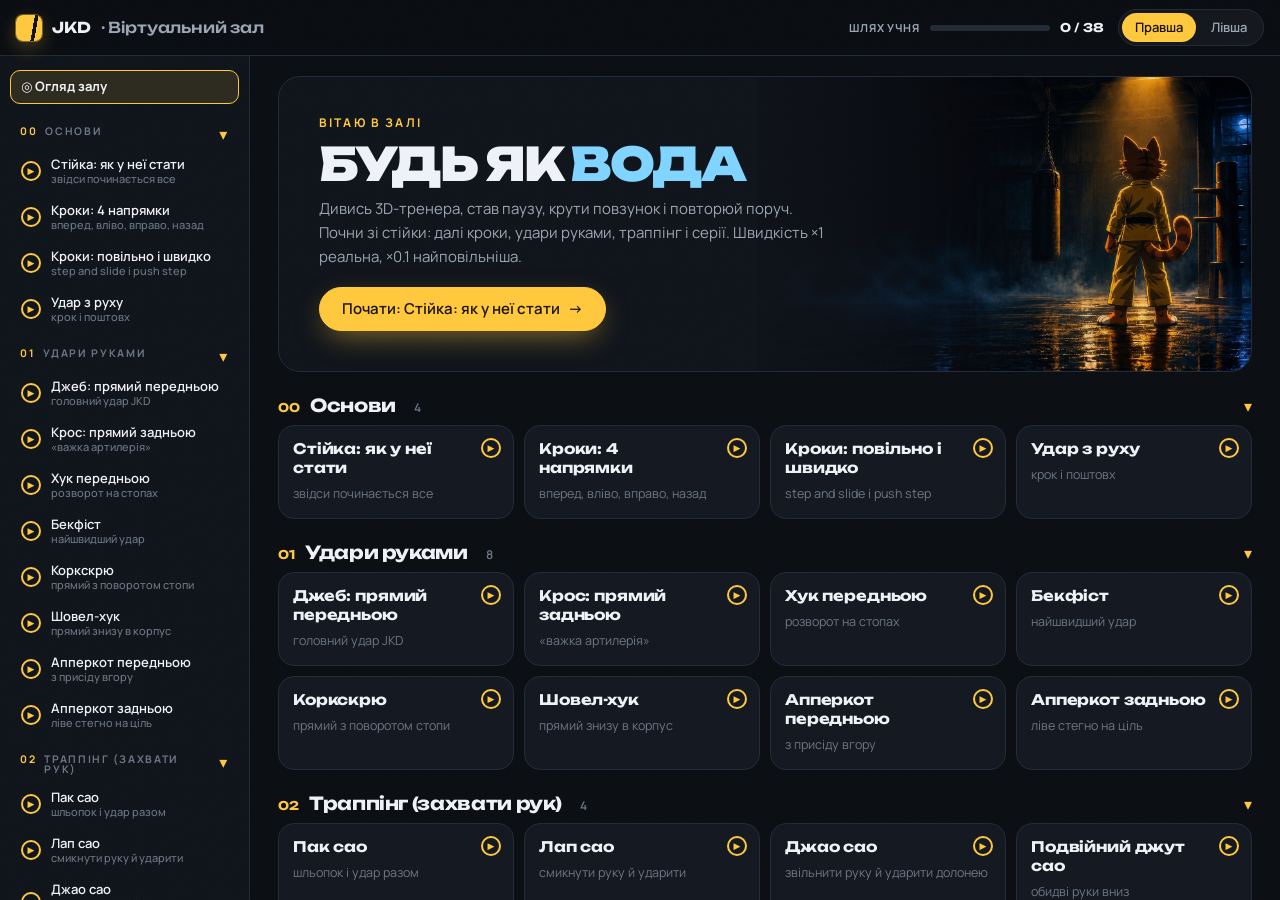
==== commit d609a802: "Replace dojo illustrations with Rudy" ====
--- a/lessons.html
+++ b/lessons.html
@@ -4,7 +4,7 @@
 <meta charset="utf-8">
 <meta name="viewport" content="width=device-width, initial-scale=1">
 <title>JKD Віртуальний зал: уроки</title>
-<!-- Макет-прототип: урок = 3D-тренер (trainer3d.html?v=51f68454) + кроки + типові помилки. Дивишся і тренуєшся.
+<!-- Макет-прототип: урок = 3D-тренер (trainer3d.html?v=d2755cfc) + кроки + типові помилки. Дивишся і тренуєшся.
      Поки тільки удари руками (ноги в 3D ще неточні). Перевірка свого відео: в розробці.
      Урок вміщається на один екран; під 3D, своя панель: пуск/пауза, повзунок часу, швидкість. -->
 <link rel="preconnect" href="https://fonts.googleapis.com">
@@ -66,7 +66,7 @@
   #home { padding:20px clamp(16px, 2.4vw, 28px) 40px; }
   .welcome { position:relative; border-radius:22px; overflow:hidden; padding:clamp(22px, 3.4vw, 40px); border:1px solid var(--line); isolation:isolate; min-height:260px;
     display:flex; flex-direction:column; justify-content:center;
-    background:linear-gradient(90deg, var(--bg2) 0%, var(--bg2) 42%, rgba(16,20,27,.75) 58%, rgba(16,20,27,.1) 80%, transparent), url(img/welcome.jpg?v=9af74c99) right 18% / auto 112% no-repeat, var(--bg2); }
+    background:linear-gradient(90deg, var(--bg2) 0%, var(--bg2) 42%, rgba(16,20,27,.75) 58%, rgba(16,20,27,.1) 80%, transparent), url(img/welcome.jpg?v=6c7b4301) right 18% / auto 112% no-repeat, var(--bg2); }
   .welcome > * { max-width:520px; }
   .welcome h1 { font-size:clamp(28px, 3.6vw, 48px); font-weight:900; text-transform:uppercase; letter-spacing:-.045em; margin:10px 0 8px; }
   .welcome h1 em { font-style:normal; color:var(--water2); }
@@ -187,7 +187,7 @@
     .stagecol.showtools .tools { display:flex; }
     .stagecol.showtools { position:relative; top:0; }
     .welcome { min-height:380px; justify-content:flex-end;
-      background:linear-gradient(180deg, rgba(16,20,27,.1) 0%, rgba(16,20,27,.75) 50%, var(--bg2) 78%), url(img/welcome.jpg?v=9af74c99) 62% 15% / cover no-repeat, var(--bg2); }
+      background:linear-gradient(180deg, rgba(16,20,27,.1) 0%, rgba(16,20,27,.75) 50%, var(--bg2) 78%), url(img/welcome.jpg?v=6c7b4301) 62% 15% / cover no-repeat, var(--bg2); }
   }
   @media (max-width: 560px) {
     .top { gap:8px; padding:0 10px; }
@@ -1154,7 +1154,7 @@
       model = L.model;
       const v = $("view"); v.querySelectorAll("iframe").forEach(f => f.remove());
       iframe = document.createElement("iframe"); iframe.title = "3D-тренер";
-      iframe.src = `trainer3d.html?v=51f68454&lesson=${L.model}&embed=1&hero=1&zone=${ui.zone}${ui.left ? "&hand=left" : ""}`;
+      iframe.src = `trainer3d.html?v=d2755cfc&lesson=${L.model}&embed=1&hero=1&zone=${ui.zone}${ui.left ? "&hand=left" : ""}`;
       iframe.onload = () => { apply(); camera(); setT(pending != null ? pending : L.from); if (pending == null && !L.still) play(true); pending = null; };
       v.prepend(iframe);
     } else { setT(L.from); if (!L.still) play(true); }
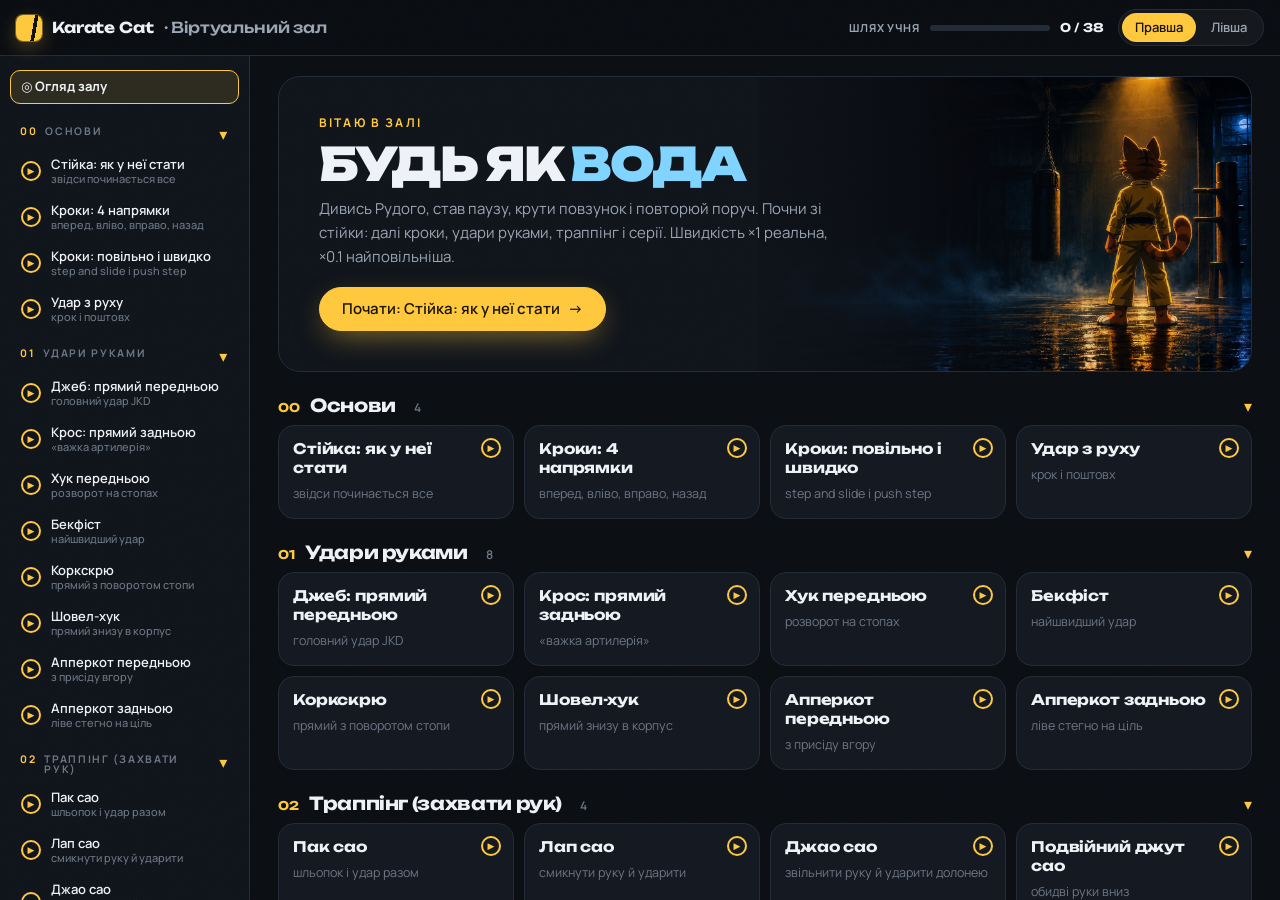
==== commit f47ade87: "Оновлення сайту 2026-11-15 21:00" ====
--- a/lessons.html
+++ b/lessons.html
@@ -3,8 +3,8 @@
 <head>
 <meta charset="utf-8">
 <meta name="viewport" content="width=device-width, initial-scale=1">
-<title>JKD Віртуальний зал: уроки</title>
-<!-- Макет-прототип: урок = 3D-тренер (trainer3d.html?v=d2755cfc) + кроки + типові помилки. Дивишся і тренуєшся.
+<title>Karate Cat · Віртуальний зал: уроки</title>
+<!-- Макет-прототип: урок = 3D-тренер (trainer3d.html?v=12b6b68a) + кроки + типові помилки. Дивишся і тренуєшся.
      Поки тільки удари руками (ноги в 3D ще неточні). Перевірка свого відео: в розробці.
      Урок вміщається на один екран; під 3D, своя панель: пуск/пауза, повзунок часу, швидкість. -->
 <link rel="preconnect" href="https://fonts.googleapis.com">
@@ -209,7 +209,7 @@
 <body>
 <header class="top">
   <button class="iconbtn" id="menuBtn" aria-label="Програма уроків">☰</button>
-  <a class="logo" href="index.html?v=06f9fb3b"><i></i>JKD <span>· Віртуальний зал</span></a>
+  <a class="logo" href="index.html?v=6a886d05"><i></i>Karate Cat <span>· Віртуальний зал</span></a>
   <span class="sp"></span>
   <div class="belt"><span>Шлях учня</span><div class="track"><i id="beltBar"></i></div><b id="beltTxt"></b></div>
   <div class="seg" role="group" aria-label="Правша чи лівша"><button data-hand="right">Правша</button><button data-hand="left">Лівша</button></div>
@@ -230,7 +230,7 @@
         <div class="blk" id="mistBlk"><h2>Типові помилки</h2><div id="mists"></div></div>
         <div class="vidsoon">
           <span class="ic"><svg viewBox="0 0 24 24" fill="none" stroke="currentColor" stroke-width="2" stroke-linecap="round" stroke-linejoin="round"><rect x="2" y="6" width="14" height="12" rx="2"/><path d="m16 10 6-3v10l-6-3"/></svg></span>
-          <span><b>Перевірка свого відео: в розробці.</b> Поки дивись тренера, повторюй поруч і став темп повзунком.</span>
+          <span><b>Перевірка свого відео: в розробці.</b> Поки дивись Рудого, повторюй поруч і став темп повзунком.</span>
         </div>
         <div class="finish" id="finish"></div>
       </div>
@@ -241,7 +241,7 @@
             <button data-tg="opp" class="on">Суперник</button><button data-tg="mitt">Лапа</button><button data-tg="bag">Груша</button>
           </div>
           <span class="sp"></span>
-          <button class="tbtn on" id="kiaiBtn" title="Крик тренера в момент удару">Кіай</button>
+          <button class="tbtn on" id="kiaiBtn" title="Крик Рудого в момент удару">Кіай</button>
           <button class="tbtn" id="loopBtn" title="Повторювати по колу">⟲ Коло</button>
         </div>
         <div class="tools tools2">
@@ -1035,7 +1035,7 @@
   $("lesson").hidden = true; $("home").hidden = false;
   const next = OPEN.find(id => !state.passed.has(id));
   let html = `<div class="welcome anim"><div class="eyebrow">Вітаю в залі</div><h1>Будь як <em>вода</em></h1>
-    <p>Дивись 3D-тренера, став паузу, крути повзунок і повторюй поруч. Почни зі стійки: далі кроки, удари руками, траппінг і серії. Швидкість ×1 реальна, ×0.1 найповільніша.</p>
+    <p>Дивись Рудого, став паузу, крути повзунок і повторюй поруч. Почни зі стійки: далі кроки, удари руками, траппінг і серії. Швидкість ×1 реальна, ×0.1 найповільніша.</p>
     <div>${next ? `<button class="btn pri" data-go="${next}">${state.passed.size ? "Продовжити" : "Почати"}: ${LESSONS[next].title} <span class="arr">→</span></button>`
                 : `<span class="chip">Усі відкриті уроки пройдено ✓</span>`}</div></div>`;
   PROGRAM.forEach((g, gi) => {
@@ -1154,7 +1154,7 @@
       model = L.model;
       const v = $("view"); v.querySelectorAll("iframe").forEach(f => f.remove());
       iframe = document.createElement("iframe"); iframe.title = "3D-тренер";
-      iframe.src = `trainer3d.html?v=d2755cfc&lesson=${L.model}&embed=1&hero=1&zone=${ui.zone}${ui.left ? "&hand=left" : ""}`;
+      iframe.src = `trainer3d.html?v=12b6b68a&lesson=${L.model}&embed=1&hero=1&zone=${ui.zone}${ui.left ? "&hand=left" : ""}`;
       iframe.onload = () => { apply(); camera(); setT(pending != null ? pending : L.from); if (pending == null && !L.still) play(true); pending = null; };
       v.prepend(iframe);
     } else { setT(L.from); if (!L.still) play(true); }
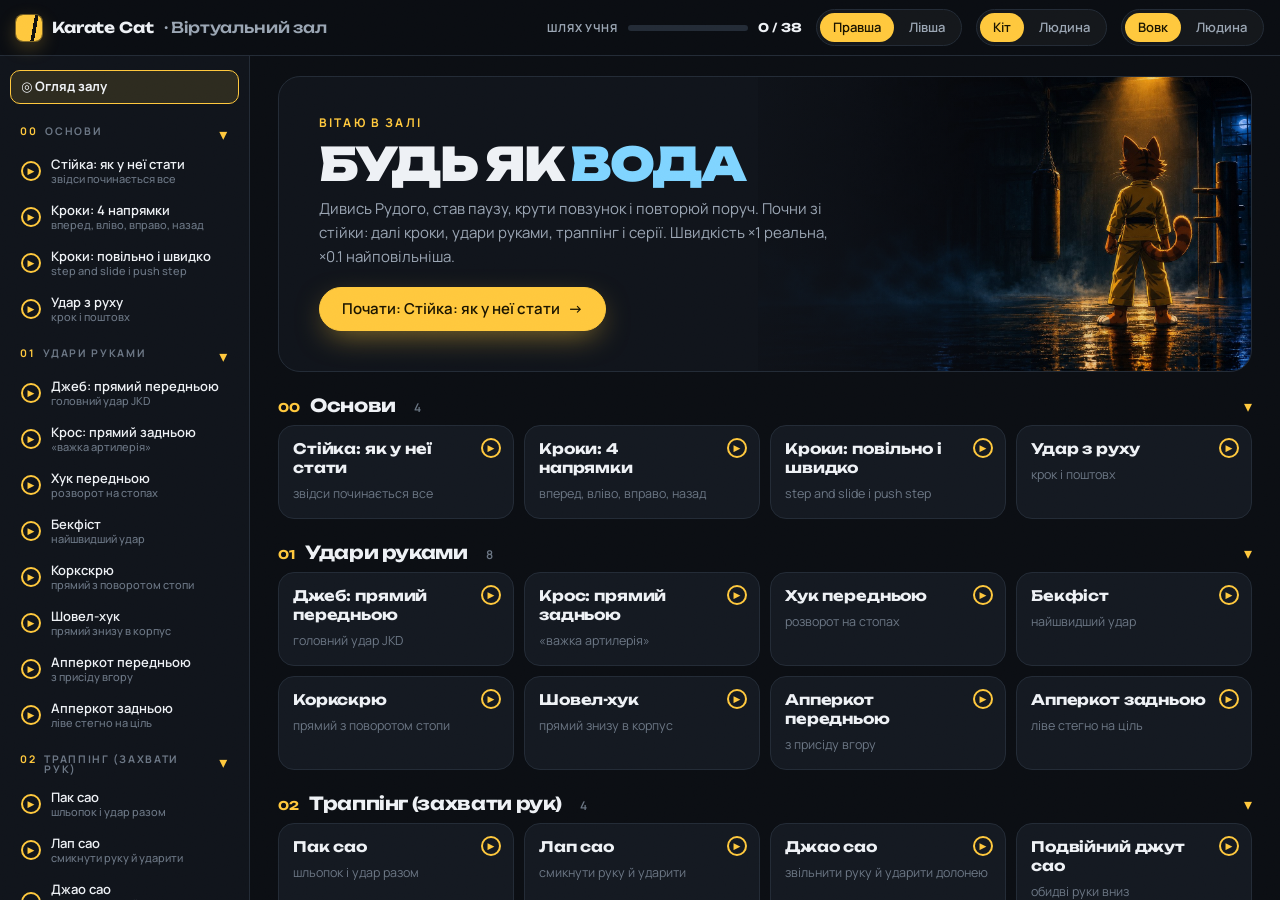
==== commit 431205c5: "Оновлення сайту 2026-11-15 21:04" ====
--- a/lessons.html
+++ b/lessons.html
@@ -4,7 +4,7 @@
 <meta charset="utf-8">
 <meta name="viewport" content="width=device-width, initial-scale=1">
 <title>Karate Cat · Віртуальний зал: уроки</title>
-<!-- Макет-прототип: урок = 3D-тренер (trainer3d.html?v=12b6b68a) + кроки + типові помилки. Дивишся і тренуєшся.
+<!-- Макет-прототип: урок = 3D-тренер (trainer3d.html?v=f5e56493) + кроки + типові помилки. Дивишся і тренуєшся.
      Поки тільки удари руками (ноги в 3D ще неточні). Перевірка свого відео: в розробці.
      Урок вміщається на один екран; під 3D, своя панель: пуск/пауза, повзунок часу, швидкість. -->
 <link rel="preconnect" href="https://fonts.googleapis.com">
@@ -209,10 +209,12 @@
 <body>
 <header class="top">
   <button class="iconbtn" id="menuBtn" aria-label="Програма уроків">☰</button>
-  <a class="logo" href="index.html?v=6a886d05"><i></i>Karate Cat <span>· Віртуальний зал</span></a>
+  <a class="logo" href="index.html?v=b72180e0"><i></i>Karate Cat <span>· Віртуальний зал</span></a>
   <span class="sp"></span>
   <div class="belt"><span>Шлях учня</span><div class="track"><i id="beltBar"></i></div><b id="beltTxt"></b></div>
   <div class="seg" role="group" aria-label="Правша чи лівша"><button data-hand="right">Правша</button><button data-hand="left">Лівша</button></div>
+  <div class="seg" role="group" aria-label="Тренер"><button data-pskin="cat">Кіт</button><button data-pskin="human">Людина</button></div>
+  <div class="seg" role="group" aria-label="Суперник"><button data-popp="wolf">Вовк</button><button data-popp="human">Людина</button></div>
 </header>
 
 <div class="app">
@@ -1154,7 +1156,7 @@
       model = L.model;
       const v = $("view"); v.querySelectorAll("iframe").forEach(f => f.remove());
       iframe = document.createElement("iframe"); iframe.title = "3D-тренер";
-      iframe.src = `trainer3d.html?v=12b6b68a&lesson=${L.model}&embed=1&hero=1&zone=${ui.zone}${ui.left ? "&hand=left" : ""}`;
+      iframe.src = `trainer3d.html?v=f5e56493&lesson=${L.model}&embed=1&hero=1&zone=${ui.zone}${ui.left ? "&hand=left" : ""}`;
       iframe.onload = () => { apply(); camera(); setT(pending != null ? pending : L.from); if (pending == null && !L.still) play(true); pending = null; };
       v.prepend(iframe);
     } else { setT(L.from); if (!L.still) play(true); }
@@ -1219,5 +1221,19 @@
 const want = new URLSearchParams(location.search).get("lesson");
 if (want && LESSONS[want]) startLesson(want); else showHome();
 </script>
+<script>
+// вибір тренера (кіт / людина) і суперника (вовк / людина): пишемо в localStorage, 3D-вікно перезавантажується й читає вибір
+(function () {
+  const get = (k, d) => { try { return localStorage.getItem(k) || d; } catch (e) { return d; } };
+  const show = () => { const s = get("jkdSkin", "cat"), o = get("jkdOpp", "wolf") === "human" ? "human" : "wolf";
+    document.querySelectorAll("[data-pskin]").forEach(b => b.classList.toggle("on", b.dataset.pskin === s));
+    document.querySelectorAll("[data-popp]").forEach(b => b.classList.toggle("on", b.dataset.popp === o)); };
+  const pick = (k, v) => { try { localStorage.setItem(k, v); } catch (e) {} show();
+    document.querySelectorAll("iframe").forEach(f => { try { f.contentWindow.location.reload(); } catch (e) {} }); };
+  document.querySelectorAll("[data-pskin]").forEach(b => b.onclick = () => pick("jkdSkin", b.dataset.pskin));
+  document.querySelectorAll("[data-popp]").forEach(b => b.onclick = () => pick("jkdOpp", b.dataset.popp));
+  show();
+})();
+</script>
 </body>
 </html>
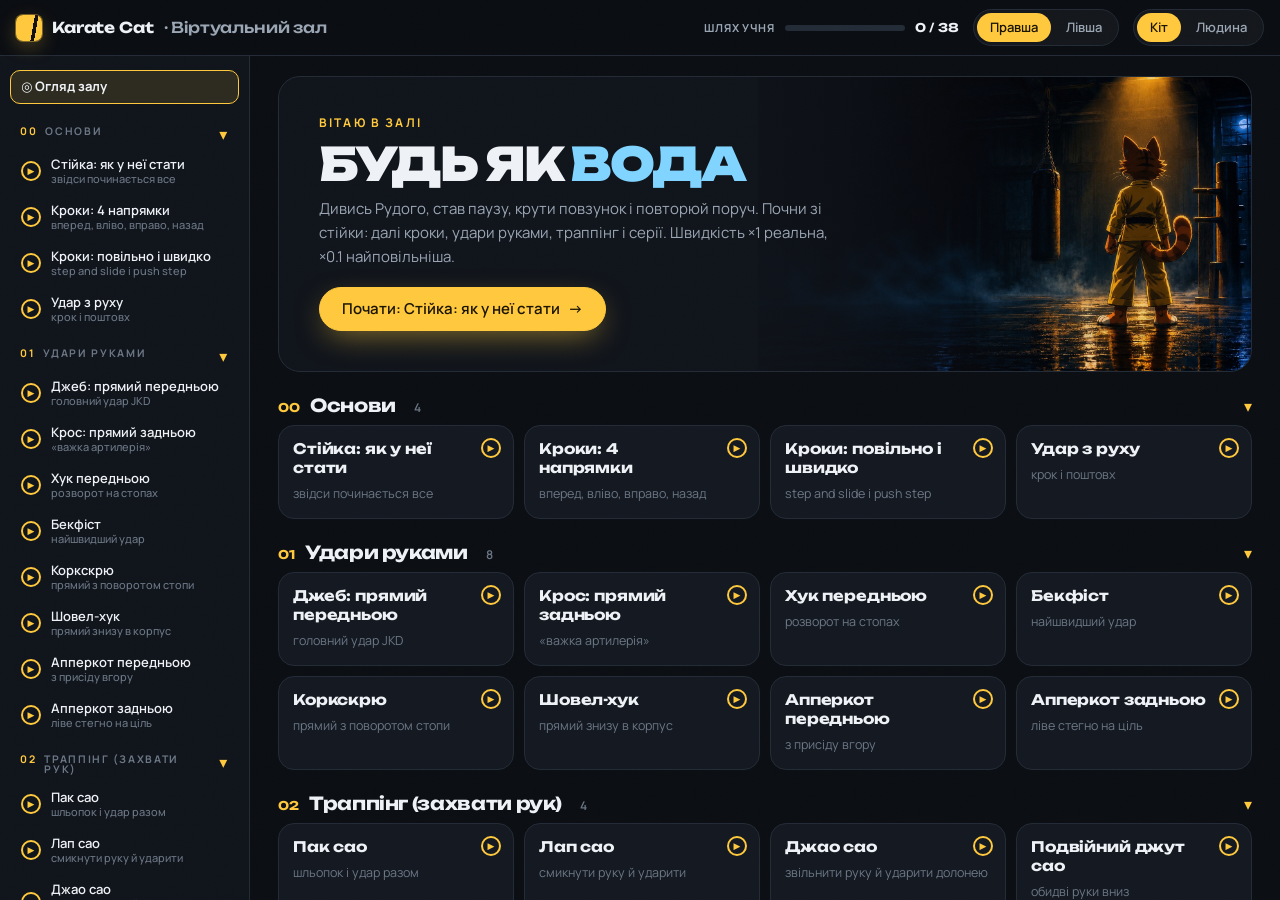
==== commit e310f1b9: "Оновлення сайту 2026-11-15 21:10" ====
--- a/lessons.html
+++ b/lessons.html
@@ -4,7 +4,7 @@
 <meta charset="utf-8">
 <meta name="viewport" content="width=device-width, initial-scale=1">
 <title>Karate Cat · Віртуальний зал: уроки</title>
-<!-- Макет-прототип: урок = 3D-тренер (trainer3d.html?v=f5e56493) + кроки + типові помилки. Дивишся і тренуєшся.
+<!-- Макет-прототип: урок = 3D-тренер (trainer3d.html?v=a952c654) + кроки + типові помилки. Дивишся і тренуєшся.
      Поки тільки удари руками (ноги в 3D ще неточні). Перевірка свого відео: в розробці.
      Урок вміщається на один екран; під 3D, своя панель: пуск/пауза, повзунок часу, швидкість. -->
 <link rel="preconnect" href="https://fonts.googleapis.com">
@@ -209,12 +209,11 @@
 <body>
 <header class="top">
   <button class="iconbtn" id="menuBtn" aria-label="Програма уроків">☰</button>
-  <a class="logo" href="index.html?v=b72180e0"><i></i>Karate Cat <span>· Віртуальний зал</span></a>
+  <a class="logo" href="index.html?v=48b9e179"><i></i>Karate Cat <span>· Віртуальний зал</span></a>
   <span class="sp"></span>
   <div class="belt"><span>Шлях учня</span><div class="track"><i id="beltBar"></i></div><b id="beltTxt"></b></div>
   <div class="seg" role="group" aria-label="Правша чи лівша"><button data-hand="right">Правша</button><button data-hand="left">Лівша</button></div>
   <div class="seg" role="group" aria-label="Тренер"><button data-pskin="cat">Кіт</button><button data-pskin="human">Людина</button></div>
-  <div class="seg" role="group" aria-label="Суперник"><button data-popp="wolf">Вовк</button><button data-popp="human">Людина</button></div>
 </header>
 
 <div class="app">
@@ -1156,7 +1155,7 @@
       model = L.model;
       const v = $("view"); v.querySelectorAll("iframe").forEach(f => f.remove());
       iframe = document.createElement("iframe"); iframe.title = "3D-тренер";
-      iframe.src = `trainer3d.html?v=f5e56493&lesson=${L.model}&embed=1&hero=1&zone=${ui.zone}${ui.left ? "&hand=left" : ""}`;
+      iframe.src = `trainer3d.html?v=a952c654&lesson=${L.model}&embed=1&hero=1&zone=${ui.zone}${ui.left ? "&hand=left" : ""}`;
       iframe.onload = () => { apply(); camera(); setT(pending != null ? pending : L.from); if (pending == null && !L.still) play(true); pending = null; };
       v.prepend(iframe);
     } else { setT(L.from); if (!L.still) play(true); }
@@ -1225,13 +1224,12 @@
 // вибір тренера (кіт / людина) і суперника (вовк / людина): пишемо в localStorage, 3D-вікно перезавантажується й читає вибір
 (function () {
   const get = (k, d) => { try { return localStorage.getItem(k) || d; } catch (e) { return d; } };
-  const show = () => { const s = get("jkdSkin", "cat"), o = get("jkdOpp", "wolf") === "human" ? "human" : "wolf";
+  const show = () => { const s = get("jkdSkin", "cat");
     document.querySelectorAll("[data-pskin]").forEach(b => b.classList.toggle("on", b.dataset.pskin === s));
-    document.querySelectorAll("[data-popp]").forEach(b => b.classList.toggle("on", b.dataset.popp === o)); };
+  };
   const pick = (k, v) => { try { localStorage.setItem(k, v); } catch (e) {} show();
     document.querySelectorAll("iframe").forEach(f => { try { f.contentWindow.location.reload(); } catch (e) {} }); };
   document.querySelectorAll("[data-pskin]").forEach(b => b.onclick = () => pick("jkdSkin", b.dataset.pskin));
-  document.querySelectorAll("[data-popp]").forEach(b => b.onclick = () => pick("jkdOpp", b.dataset.popp));
   show();
 })();
 </script>
